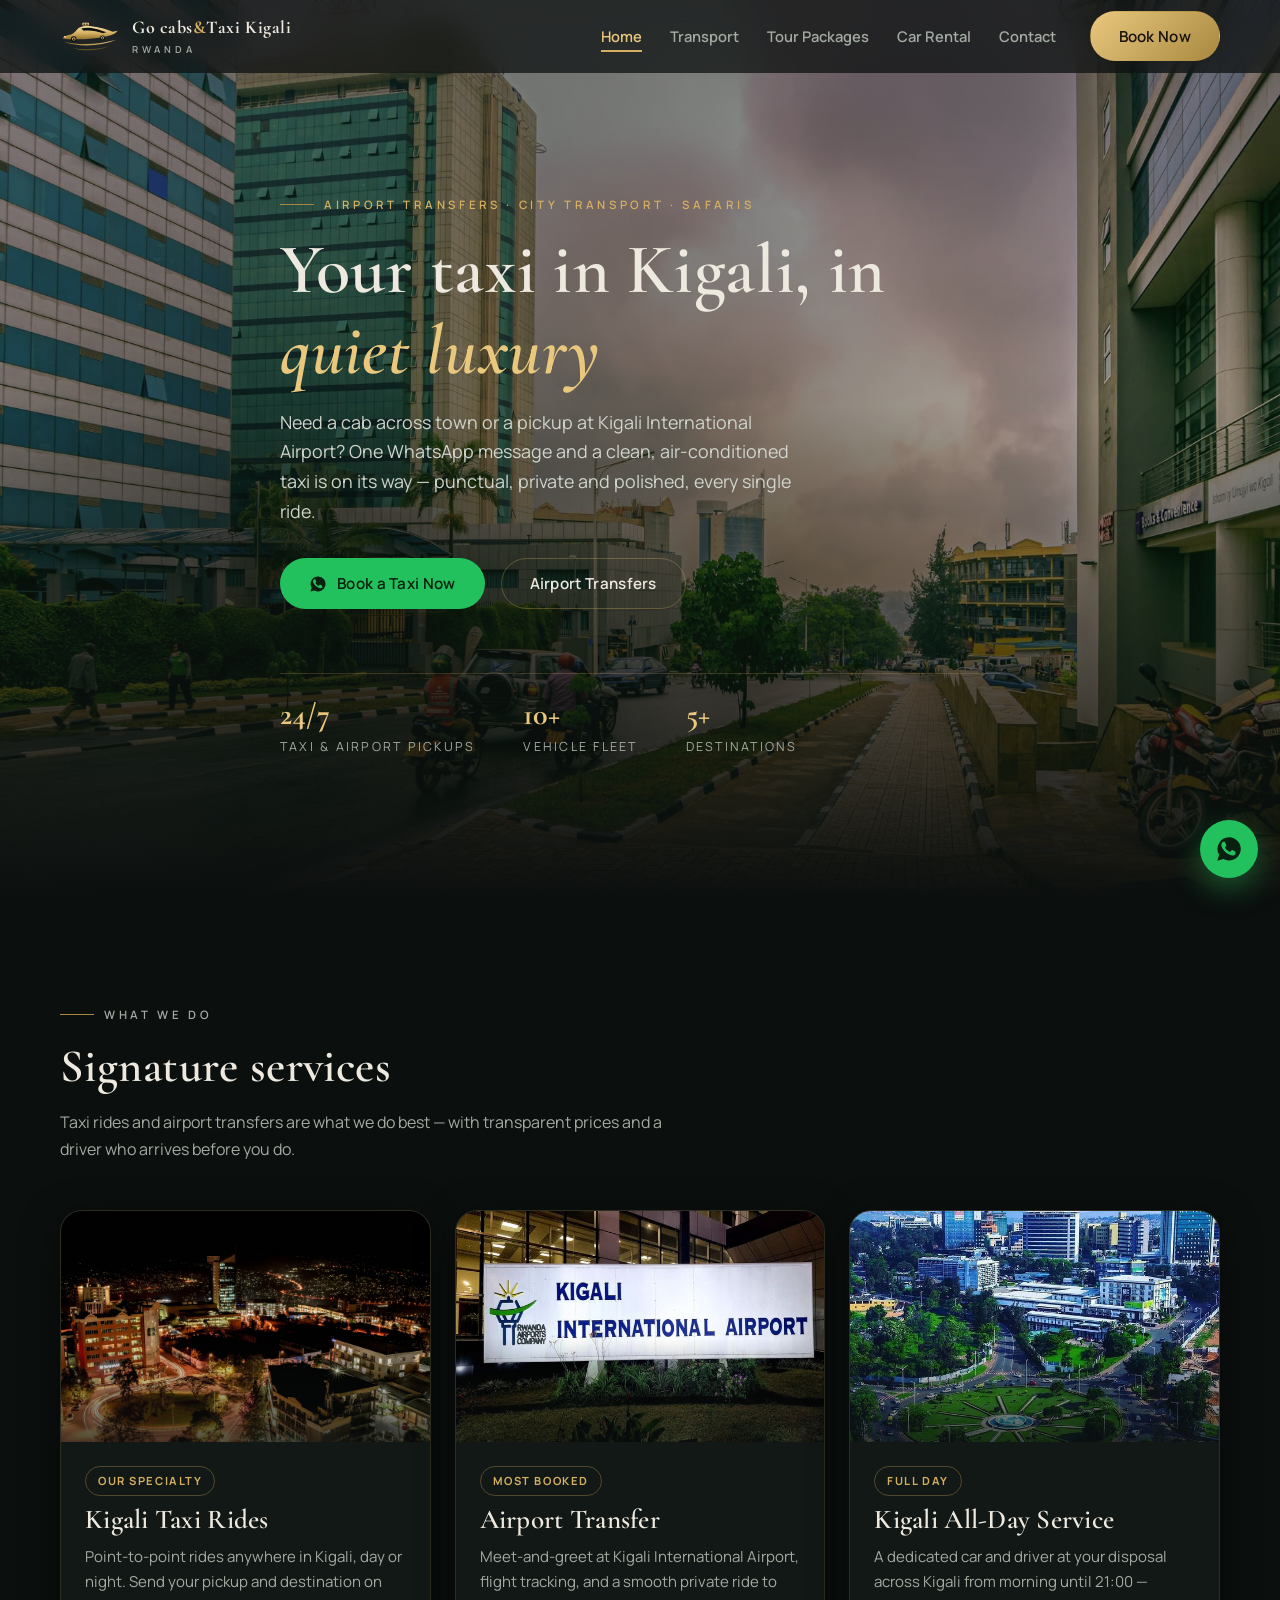
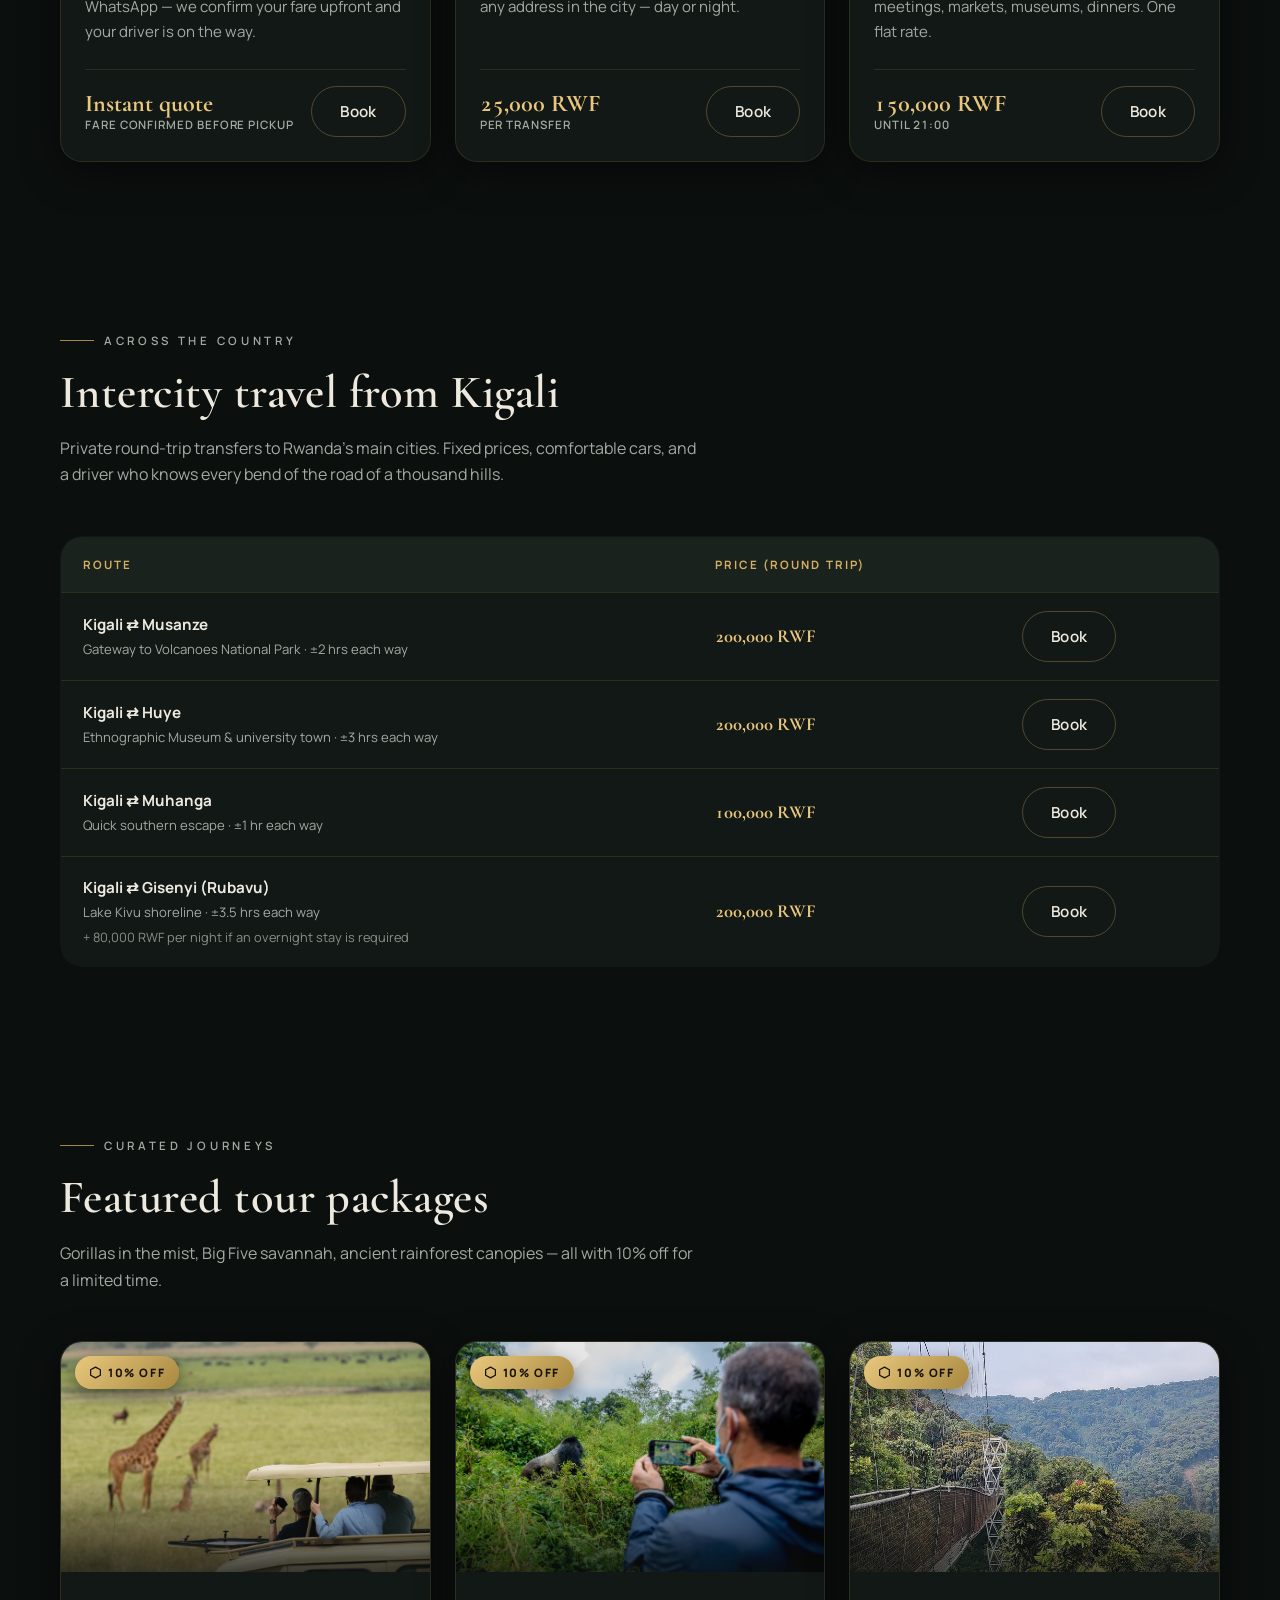
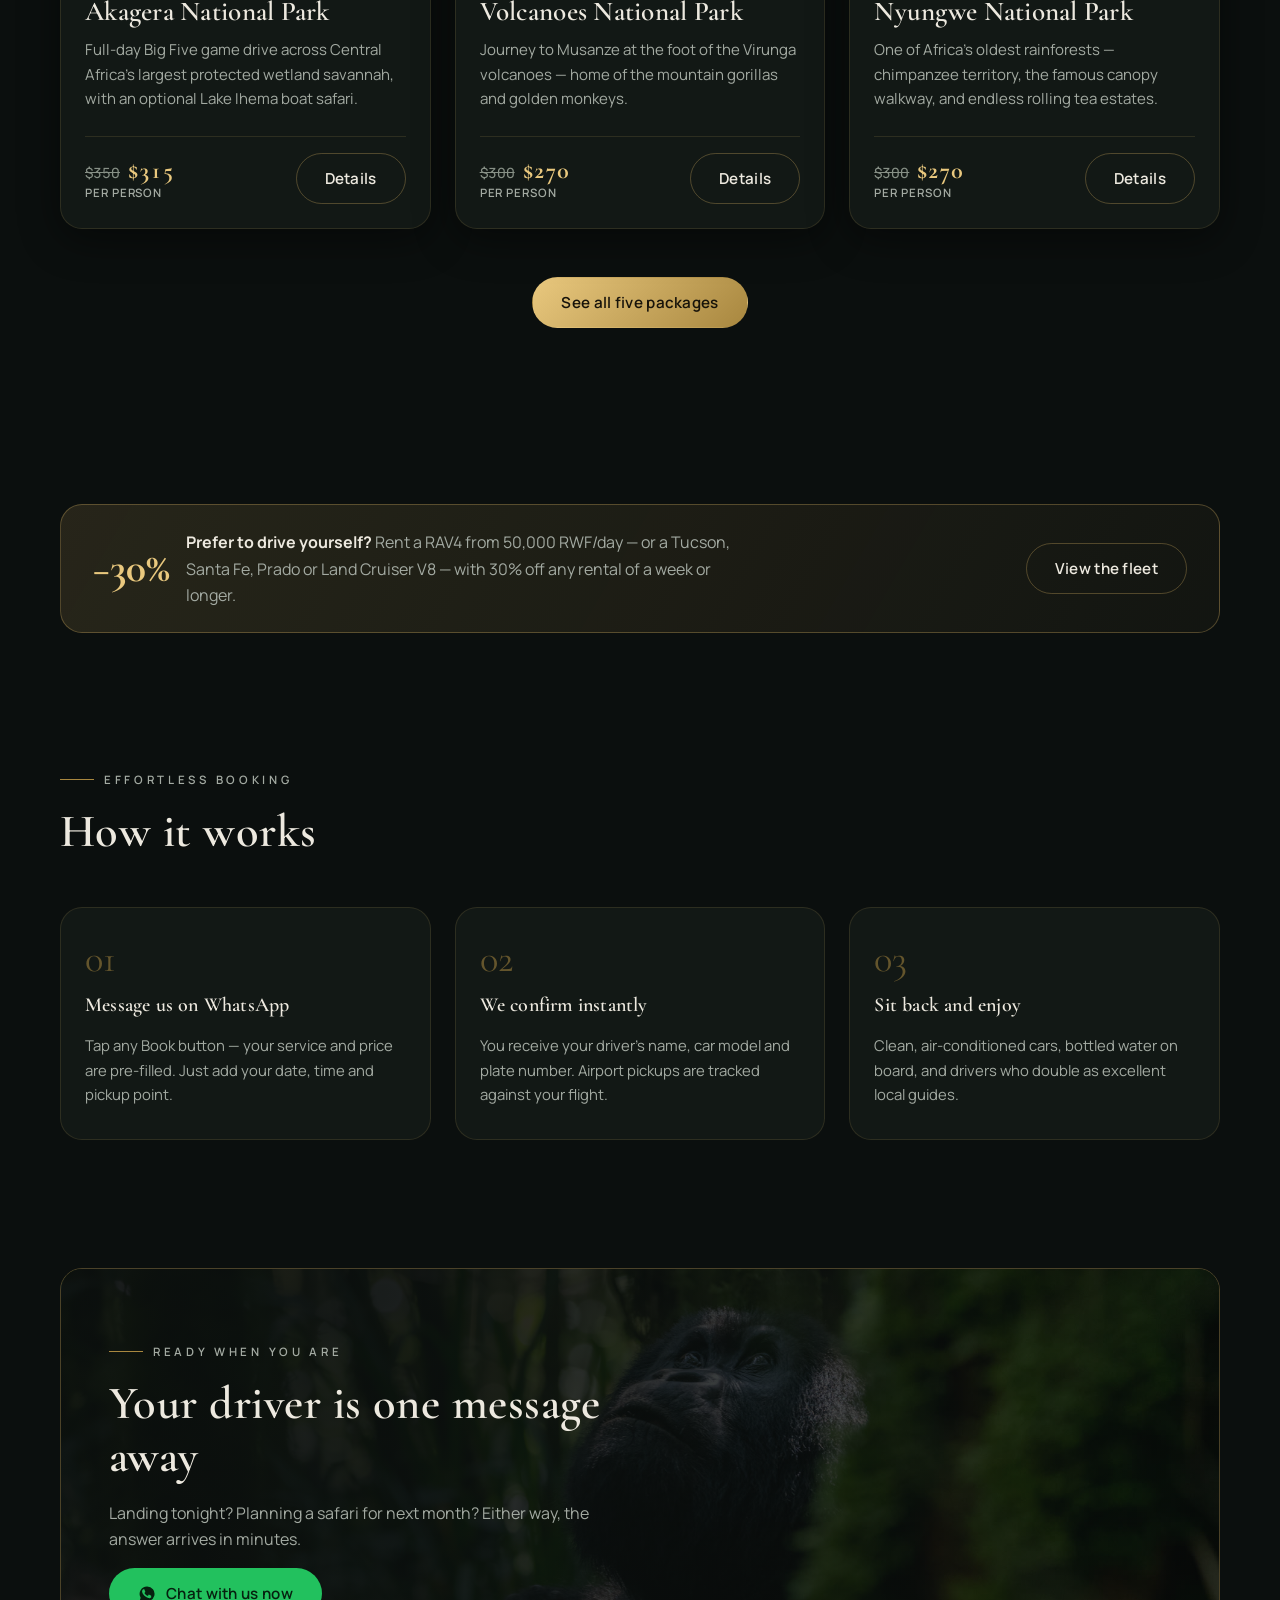
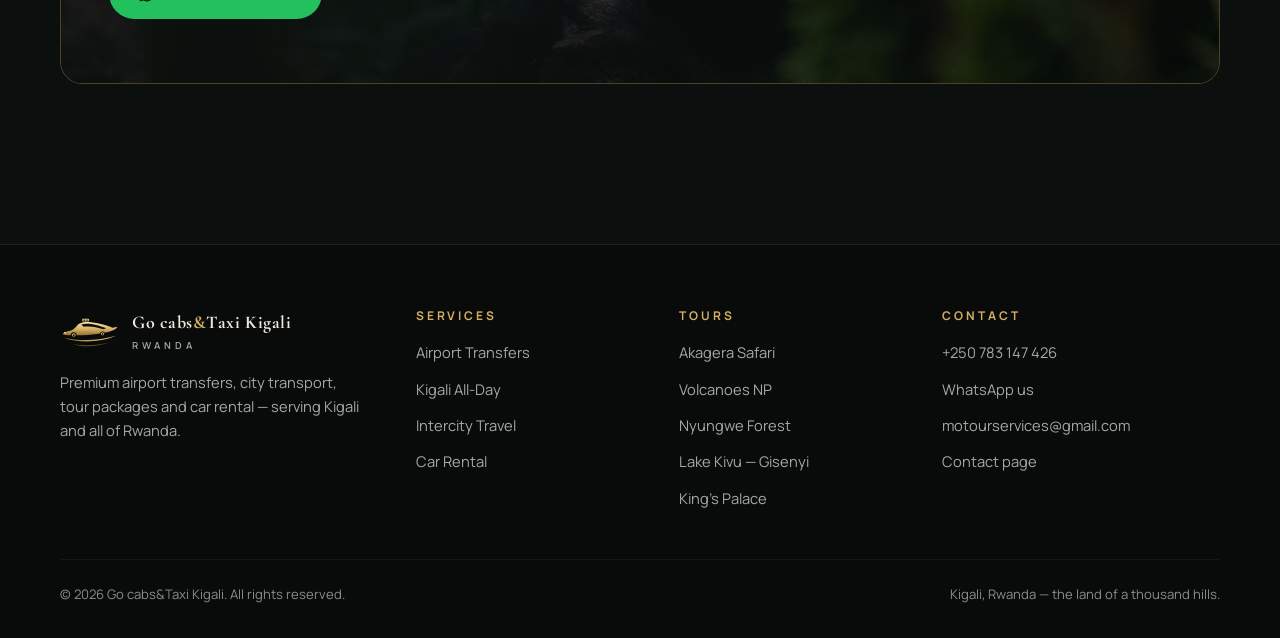
==== index.html @ ba165a9e "Initial commit" ====
<!DOCTYPE html>
<html lang="en">
<head>
  <meta charset="UTF-8" />
  <meta name="viewport" content="width=device-width, initial-scale=1" />
  <title>Kigali Taxi, Airport Transfers & Rwanda Tours | Go cabs&Taxi Kigali</title>
  <meta name="description" content="Book a taxi in Kigali on WhatsApp in seconds. Airport pickups and drop-offs 24/7, city transport, safari tour packages and car rental across Rwanda." />
  <link rel="icon" type="image/svg+xml" href="favicon.svg" />
  <meta name="theme-color" content="#0b0f0e" />
  <meta property="og:type" content="website" />
  <meta property="og:site_name" content="Go cabs&Taxi Kigali" />
  <meta property="og:title" content="Go cabs&Taxi Kigali — Taxi Bookings & Airport Transfers" />
  <meta property="og:description" content="Book a taxi in Kigali on WhatsApp in seconds. Airport pickups 24/7, safari tours and car rental across Rwanda." />
  <meta property="og:image" content="og-image.jpg" />
  <meta name="twitter:card" content="summary_large_image" />
  <link rel="preconnect" href="https://fonts.googleapis.com" />
  <link rel="preconnect" href="https://fonts.gstatic.com" crossorigin />
  <link href="https://fonts.googleapis.com/css2?family=Cormorant+Garamond:ital,wght@0,600;0,700;1,600&family=Manrope:wght@400;500;600;700;800&display=swap" rel="stylesheet" />
  <link rel="stylesheet" href="css/style.css" />
</head>
<body>
  <a class="skip-link" href="#main">Skip to main content</a>

  <header class="nav">
    <div class="container nav-inner">
      <a class="brand" href="index.html" aria-label="Go cabs and Taxi Kigali — home">
        <span class="brand-mark" aria-hidden="true">
          <svg viewBox="0 0 96 48" fill="none"><defs><linearGradient id="gcmG" x1="0" y1="0" x2="0" y2="1"><stop offset="0" stop-color="#f6e3ab"/><stop offset="0.55" stop-color="#d4af61"/><stop offset="1" stop-color="#93712f"/></linearGradient><linearGradient id="gcmW" x1="0" y1="0" x2="1" y2="0"><stop offset="0" stop-color="#93712f"/><stop offset="1" stop-color="#e9c87e"/></linearGradient></defs><rect x="35.5" y="2.6" width="11" height="5" rx="1.6" fill="url(#gcmG)"/><rect x="37.8" y="4" width="2.1" height="2.2" fill="#0b0f0e" opacity="0.85"/><rect x="42.1" y="4" width="2.1" height="2.2" fill="#0b0f0e" opacity="0.85"/><path d="M4 27 C7 24.5 11 22.8 16 22 C20 21.4 24 18 27 14 C30 10 36 8 42 8 C56 8 72 12 84 17 L92 15.5 C90 19 86 21.5 80 23 C60 28.5 30 30 12 29 C8 28.7 5 28 4 27 Z" fill="url(#gcmG)"/><path d="M34 12 C40 10.2 48 10.2 58 12.8 C64 14.4 70 16.4 74 18 L69 19.6 C60 16 48 14.2 38 15.4 C36 14.2 35 13 34 12 Z" fill="#0b0f0e"/><circle cx="22" cy="29" r="4.5" fill="#0b0f0e"/><circle cx="22" cy="29" r="2.2" fill="none" stroke="url(#gcmG)" stroke-width="1.5"/><circle cx="68" cy="27" r="4" fill="#0b0f0e"/><circle cx="68" cy="27" r="1.9" fill="none" stroke="url(#gcmG)" stroke-width="1.4"/><ellipse cx="8" cy="25" rx="1.8" ry="1.2" fill="#f6e3ab"/><path d="M6 33 C30 38.5 62 38 90 30 C64 41 30 42 6 33 Z" fill="url(#gcmW)"/><path d="M20 43.5 C40 46.5 62 45.5 80 40 C60 48 36 48.5 20 43.5 Z" fill="#93712f" opacity="0.65"/></svg>
        </span>
        <span>
          <span class="brand-name">Go cabs<span>&amp;</span>Taxi Kigali</span>
          <span class="brand-tag">Rwanda</span>
        </span>
      </a>
      <button class="nav-toggle" aria-expanded="false" aria-label="Open menu">
        <svg viewBox="0 0 24 24" fill="none" stroke="currentColor" stroke-width="2" stroke-linecap="round"><line x1="4" y1="7" x2="20" y2="7"/><line x1="4" y1="12" x2="20" y2="12"/><line x1="4" y1="17" x2="20" y2="17"/></svg>
      </button>
      <ul class="nav-links">
        <li><a href="index.html" aria-current="page">Home</a></li>
        <li><a href="transport.html">Transport</a></li>
        <li><a href="tours.html">Tour Packages</a></li>
        <li><a href="car-rental.html">Car Rental</a></li>
        <li><a href="contact.html">Contact</a></li>
        <li class="nav-cta">
          <a class="btn btn-gold" href="https://wa.me/250783147426?text=Hello%20Go%20cabs%26Taxi%20Kigali%2C%20I%20would%20like%20to%20make%20a%20booking." target="_blank" rel="noopener">Book Now</a>
        </li>
      </ul>
    </div>
  </header>

  <main id="main">

    <!-- ============ VIDEO HERO ============ -->
    <section class="hero">
      <div class="hero-media" aria-hidden="true">
        <video autoplay muted loop playsinline poster="kigaliphoto.jpg">
          <source src="kigalitown.mp4" type="video/mp4" />
        </video>
        <div class="hero-scrim"></div>
      </div>
      <div class="container hero-content">
        <p class="eyebrow">Airport Transfers · City Transport · Safaris</p>
        <h1>Your taxi in Kigali, in <span>quiet luxury</span></h1>
        <p class="hero-lede">
          Need a cab across town or a pickup at Kigali International Airport? One WhatsApp
          message and a clean, air-conditioned taxi is on its way — punctual, private
          and polished, every single ride.
        </p>
        <div class="hero-actions">
          <a class="btn btn-whatsapp" href="https://wa.me/250783147426?text=Hello%20Go%20cabs%26Taxi%20Kigali%2C%20I%20would%20like%20to%20book%20a%20taxi%20for%20a%20ride%20in%20Kigali.%20Pickup%20location%3A%20___%20Destination%3A%20___%20Time%3A%20___" target="_blank" rel="noopener">
            <svg viewBox="0 0 24 24" fill="currentColor" aria-hidden="true"><path d="M12.04 2a9.9 9.9 0 0 0-8.5 14.9L2 22l5.25-1.5A9.9 9.9 0 1 0 12.04 2Zm5.8 14.1c-.25.7-1.45 1.35-2 1.4-.55.1-1.2.15-1.95-.1-.45-.15-1.05-.35-1.8-.65-3.15-1.35-5.2-4.55-5.35-4.75-.15-.2-1.3-1.7-1.3-3.25s.8-2.3 1.1-2.6c.3-.3.65-.4.85-.4h.6c.2 0 .45-.05.7.55.25.65.9 2.2.95 2.35.1.15.1.35 0 .55-.1.2-.15.35-.3.5l-.45.55c-.15.15-.3.3-.15.6.15.3.75 1.25 1.6 2 1.1 1 2 1.3 2.3 1.45.3.15.5.1.65-.1.2-.2.75-.85.95-1.15.2-.3.4-.25.65-.15.3.1 1.8.85 2.1 1 .3.15.5.25.6.35.05.15.05.7-.15 1.4Z"/></svg>
            Book a Taxi Now
          </a>
          <a class="btn btn-ghost" href="transport.html#airport">Airport Transfers</a>
        </div>
        <div class="hero-stats">
          <div class="hero-stat"><strong>24/7</strong><span>Taxi &amp; airport pickups</span></div>
          <div class="hero-stat"><strong>10+</strong><span>Vehicle fleet</span></div>
          <div class="hero-stat"><strong>5+</strong><span>Destinations</span></div>
        </div>
      </div>
    </section>

    <!-- ============ SIGNATURE SERVICES ============ -->
    <section class="section">
      <div class="container">
        <div class="section-head reveal">
          <p class="eyebrow">What we do</p>
          <h2>Signature services</h2>
          <p>Taxi rides and airport transfers are what we do best — with transparent prices and a driver who arrives before you do.</p>
        </div>
        <div class="grid grid-3">
          <article class="card reveal">
            <div class="card-media">
              <img src="kigaliphoto2.jpg" alt="Kigali city lights at night, seen from above" loading="lazy" />
            </div>
            <div class="card-body">
              <span class="badge">Our specialty</span>
              <h3>Kigali Taxi Rides</h3>
              <p class="desc">Point-to-point rides anywhere in Kigali, day or night. Send your pickup and destination on WhatsApp — we confirm your fare upfront and your driver is on the way.</p>
              <div class="card-foot">
                <div class="price">Instant quote<small>fare confirmed before pickup</small></div>
                <a class="btn btn-ghost route-book" href="https://wa.me/250783147426?text=Hello%20Go%20cabs%26Taxi%20Kigali%2C%20I%20would%20like%20to%20book%20a%20taxi%20for%20a%20ride%20in%20Kigali.%20Pickup%20location%3A%20___%20Destination%3A%20___%20Time%3A%20___" target="_blank" rel="noopener">Book</a>
              </div>
            </div>
          </article>

          <article class="card reveal">
            <div class="card-media">
              <img src="Kigali International Airport.jpg" alt="Kigali International Airport terminal at dusk" loading="lazy" />
            </div>
            <div class="card-body">
              <span class="badge">Most booked</span>
              <h3>Airport Transfer</h3>
              <p class="desc">Meet-and-greet at Kigali International Airport, flight tracking, and a smooth private ride to any address in the city — day or night.</p>
              <div class="card-foot">
                <div class="price">25,000 RWF<small>per transfer</small></div>
                <a class="btn btn-ghost route-book" href="https://wa.me/250783147426?text=Hello%20Go%20cabs%26Taxi%20Kigali%2C%20I%20would%20like%20to%20book%20an%20Airport%20Transfer%20(25%2C000%20RWF).%20My%20flight%20details%20are%3A" target="_blank" rel="noopener">Book</a>
              </div>
            </div>
          </article>

          <article class="card reveal">
            <div class="card-media">
              <img src="kigalialldaytours.jpg" alt="Kigali city boulevard with palm trees" loading="lazy" />
            </div>
            <div class="card-body">
              <span class="badge">Full day</span>
              <h3>Kigali All-Day Service</h3>
              <p class="desc">A dedicated car and driver at your disposal across Kigali from morning until 21:00 — meetings, markets, museums, dinners. One flat rate.</p>
              <div class="card-foot">
                <div class="price">150,000 RWF<small>until 21:00</small></div>
                <a class="btn btn-ghost route-book" href="https://wa.me/250783147426?text=Hello%20Go%20cabs%26Taxi%20Kigali%2C%20I%20would%20like%20to%20book%20the%20Kigali%20All-Day%20Service%20(150%2C000%20RWF).%20Preferred%20date%3A" target="_blank" rel="noopener">Book</a>
              </div>
            </div>
          </article>

        </div>
      </div>
    </section>

    <!-- ============ INTERCITY ROUTES ============ -->
    <section class="section-tight">
      <div class="container">
        <div class="section-head reveal">
          <p class="eyebrow">Across the country</p>
          <h2>Intercity travel from Kigali</h2>
          <p>Private round-trip transfers to Rwanda's main cities. Fixed prices, comfortable cars, and a driver who knows every bend of the road of a thousand hills.</p>
        </div>
        <div class="table-scroll reveal">
          <table class="route-table">
            <thead>
              <tr>
                <th scope="col">Route</th>
                <th scope="col">Price (round trip)</th>
                <th scope="col"></th>
              </tr>
            </thead>
            <tbody>
              <tr>
                <td><span class="route-name">Kigali ⇄ Musanze</span><span class="route-sub">Gateway to Volcanoes National Park · ±2 hrs each way</span></td>
                <td class="route-price">200,000 RWF</td>
                <td><a class="btn btn-ghost route-book" href="https://wa.me/250783147426?text=Hello%20Go%20cabs%26Taxi%20Kigali%2C%20I%20would%20like%20to%20book%20a%20Kigali%20to%20Musanze%20round%20trip%20(200%2C000%20RWF).%20Date%3A" target="_blank" rel="noopener">Book</a></td>
              </tr>
              <tr>
                <td><span class="route-name">Kigali ⇄ Huye</span><span class="route-sub">Ethnographic Museum &amp; university town · ±3 hrs each way</span></td>
                <td class="route-price">200,000 RWF</td>
                <td><a class="btn btn-ghost route-book" href="https://wa.me/250783147426?text=Hello%20Go%20cabs%26Taxi%20Kigali%2C%20I%20would%20like%20to%20book%20a%20Kigali%20to%20Huye%20round%20trip%20(200%2C000%20RWF).%20Date%3A" target="_blank" rel="noopener">Book</a></td>
              </tr>
              <tr>
                <td><span class="route-name">Kigali ⇄ Muhanga</span><span class="route-sub">Quick southern escape · ±1 hr each way</span></td>
                <td class="route-price">100,000 RWF</td>
                <td><a class="btn btn-ghost route-book" href="https://wa.me/250783147426?text=Hello%20Go%20cabs%26Taxi%20Kigali%2C%20I%20would%20like%20to%20book%20a%20Kigali%20to%20Muhanga%20round%20trip%20(100%2C000%20RWF).%20Date%3A" target="_blank" rel="noopener">Book</a></td>
              </tr>
              <tr>
                <td><span class="route-name">Kigali ⇄ Gisenyi (Rubavu)</span><span class="route-sub">Lake Kivu shoreline · ±3.5 hrs each way</span><span class="route-sub note">+ 80,000 RWF per night if an overnight stay is required</span></td>
                <td class="route-price">200,000 RWF</td>
                <td><a class="btn btn-ghost route-book" href="https://wa.me/250783147426?text=Hello%20Go%20cabs%26Taxi%20Kigali%2C%20I%20would%20like%20to%20book%20a%20Kigali%20to%20Gisenyi%20round%20trip%20(200%2C000%20RWF%2C%20%2B80%2C000%20per%20overnight).%20Date%3A" target="_blank" rel="noopener">Book</a></td>
              </tr>
            </tbody>
          </table>
        </div>
      </div>
    </section>

    <!-- ============ FEATURED TOURS ============ -->
    <section class="section">
      <div class="container">
        <div class="section-head reveal">
          <p class="eyebrow">Curated journeys</p>
          <h2>Featured tour packages</h2>
          <p>Gorillas in the mist, Big Five savannah, ancient rainforest canopies — all with 10% off for a limited time.</p>
        </div>
        <div class="grid grid-3">
          <article class="card reveal">
            <span class="sticker"><svg viewBox="0 0 24 24" fill="none" stroke="currentColor" stroke-width="2.4" stroke-linecap="round" stroke-linejoin="round" aria-hidden="true"><path d="M12 2 3 7v10l9 5 9-5V7l-9-5Z"/></svg>10% OFF</span>
            <div class="card-media">
              <img src="akageranp.jpg" alt="Giraffes and savannah plains in Akagera National Park" loading="lazy" />
            </div>
            <div class="card-body">
              <h3>Akagera National Park</h3>
              <p class="desc">Full-day Big Five game drive across Central Africa's largest protected wetland savannah, with an optional Lake Ihema boat safari.</p>
              <div class="card-foot">
                <div class="price"><span class="price-was">$350</span>$315<small>per person</small></div>
                <a class="btn btn-ghost route-book" href="tours.html#akagera">Details</a>
              </div>
            </div>
          </article>

          <article class="card reveal">
            <span class="sticker"><svg viewBox="0 0 24 24" fill="none" stroke="currentColor" stroke-width="2.4" stroke-linecap="round" stroke-linejoin="round" aria-hidden="true"><path d="M12 2 3 7v10l9 5 9-5V7l-9-5Z"/></svg>10% OFF</span>
            <div class="card-media">
              <img src="volcanoesNP.jpg" alt="Volcanoes National Park peaks rising above the clouds" loading="lazy" />
            </div>
            <div class="card-body">
              <h3>Volcanoes National Park</h3>
              <p class="desc">Journey to Musanze at the foot of the Virunga volcanoes — home of the mountain gorillas and golden monkeys.</p>
              <div class="card-foot">
                <div class="price"><span class="price-was">$300</span>$270<small>per person</small></div>
                <a class="btn btn-ghost route-book" href="tours.html#volcanoes">Details</a>
              </div>
            </div>
          </article>

          <article class="card reveal">
            <span class="sticker"><svg viewBox="0 0 24 24" fill="none" stroke="currentColor" stroke-width="2.4" stroke-linecap="round" stroke-linejoin="round" aria-hidden="true"><path d="M12 2 3 7v10l9 5 9-5V7l-9-5Z"/></svg>10% OFF</span>
            <div class="card-media">
              <img src="nyungwenp.jpg" alt="Canopy walkway suspended over Nyungwe rainforest" loading="lazy" />
            </div>
            <div class="card-body">
              <h3>Nyungwe National Park</h3>
              <p class="desc">One of Africa's oldest rainforests — chimpanzee territory, the famous canopy walkway, and endless rolling tea estates.</p>
              <div class="card-foot">
                <div class="price"><span class="price-was">$300</span>$270<small>per person</small></div>
                <a class="btn btn-ghost route-book" href="tours.html#nyungwe">Details</a>
              </div>
            </div>
          </article>
        </div>
        <p style="text-align:center; margin-top: var(--space-6);" class="reveal">
          <a class="btn btn-gold" href="tours.html">See all five packages</a>
        </p>
      </div>
    </section>

    <!-- ============ CAR RENTAL STRIP ============ -->
    <section class="section-tight">
      <div class="container">
        <div class="deal-banner reveal" style="margin-bottom: 0;">
          <span class="deal-pct">−30%</span>
          <p><strong style="color: var(--text);">Prefer to drive yourself?</strong> Rent a RAV4 from 50,000 RWF/day — or a Tucson, Santa Fe, Prado or Land Cruiser V8 — with 30% off any rental of a week or longer.</p>
          <a class="btn btn-ghost route-book" href="car-rental.html" style="margin-left:auto;">View the fleet</a>
        </div>
      </div>
    </section>

    <!-- ============ HOW IT WORKS ============ -->
    <section class="section-tight">
      <div class="container">
        <div class="section-head reveal">
          <p class="eyebrow">Effortless booking</p>
          <h2>How it works</h2>
        </div>
        <div class="steps">
          <div class="step reveal">
            <h3>Message us on WhatsApp</h3>
            <p>Tap any Book button — your service and price are pre-filled. Just add your date, time and pickup point.</p>
          </div>
          <div class="step reveal">
            <h3>We confirm instantly</h3>
            <p>You receive your driver's name, car model and plate number. Airport pickups are tracked against your flight.</p>
          </div>
          <div class="step reveal">
            <h3>Sit back and enjoy</h3>
            <p>Clean, air-conditioned cars, bottled water on board, and drivers who double as excellent local guides.</p>
          </div>
        </div>
      </div>
    </section>

    <!-- ============ CTA BAND ============ -->
    <section class="section-tight">
      <div class="container">
        <div class="cta-band reveal">
          <div class="cta-band-bg" aria-hidden="true">
            <img src="gorillacoverphoto.jpg" alt="" loading="lazy" />
          </div>
          <div class="cta-band-inner">
            <p class="eyebrow">Ready when you are</p>
            <h2>Your driver is one message away</h2>
            <p>Landing tonight? Planning a safari for next month? Either way, the answer arrives in minutes.</p>
            <a class="btn btn-whatsapp" href="https://wa.me/250783147426?text=Hello%20Go%20cabs%26Taxi%20Kigali%2C%20I%20would%20like%20to%20make%20a%20booking." target="_blank" rel="noopener">
              <svg viewBox="0 0 24 24" fill="currentColor" aria-hidden="true"><path d="M12.04 2a9.9 9.9 0 0 0-8.5 14.9L2 22l5.25-1.5A9.9 9.9 0 1 0 12.04 2Zm5.8 14.1c-.25.7-1.45 1.35-2 1.4-.55.1-1.2.15-1.95-.1-.45-.15-1.05-.35-1.8-.65-3.15-1.35-5.2-4.55-5.35-4.75-.15-.2-1.3-1.7-1.3-3.25s.8-2.3 1.1-2.6c.3-.3.65-.4.85-.4h.6c.2 0 .45-.05.7.55.25.65.9 2.2.95 2.35.1.15.1.35 0 .55-.1.2-.15.35-.3.5l-.45.55c-.15.15-.3.3-.15.6.15.3.75 1.25 1.6 2 1.1 1 2 1.3 2.3 1.45.3.15.5.1.65-.1.2-.2.75-.85.95-1.15.2-.3.4-.25.65-.15.3.1 1.8.85 2.1 1 .3.15.5.25.6.35.05.15.05.7-.15 1.4Z"/></svg>
              Chat with us now
            </a>
          </div>
        </div>
      </div>
    </section>
  </main>

  <!-- ============ FOOTER ============ -->
  <footer class="footer">
    <div class="container">
      <div class="footer-grid">
        <div>
          <a class="brand" href="index.html" style="margin-bottom: 16px;">
            <span class="brand-mark" aria-hidden="true">
              <svg viewBox="0 0 96 48" fill="none"><defs><linearGradient id="gcmG" x1="0" y1="0" x2="0" y2="1"><stop offset="0" stop-color="#f6e3ab"/><stop offset="0.55" stop-color="#d4af61"/><stop offset="1" stop-color="#93712f"/></linearGradient><linearGradient id="gcmW" x1="0" y1="0" x2="1" y2="0"><stop offset="0" stop-color="#93712f"/><stop offset="1" stop-color="#e9c87e"/></linearGradient></defs><rect x="35.5" y="2.6" width="11" height="5" rx="1.6" fill="url(#gcmG)"/><rect x="37.8" y="4" width="2.1" height="2.2" fill="#0b0f0e" opacity="0.85"/><rect x="42.1" y="4" width="2.1" height="2.2" fill="#0b0f0e" opacity="0.85"/><path d="M4 27 C7 24.5 11 22.8 16 22 C20 21.4 24 18 27 14 C30 10 36 8 42 8 C56 8 72 12 84 17 L92 15.5 C90 19 86 21.5 80 23 C60 28.5 30 30 12 29 C8 28.7 5 28 4 27 Z" fill="url(#gcmG)"/><path d="M34 12 C40 10.2 48 10.2 58 12.8 C64 14.4 70 16.4 74 18 L69 19.6 C60 16 48 14.2 38 15.4 C36 14.2 35 13 34 12 Z" fill="#0b0f0e"/><circle cx="22" cy="29" r="4.5" fill="#0b0f0e"/><circle cx="22" cy="29" r="2.2" fill="none" stroke="url(#gcmG)" stroke-width="1.5"/><circle cx="68" cy="27" r="4" fill="#0b0f0e"/><circle cx="68" cy="27" r="1.9" fill="none" stroke="url(#gcmG)" stroke-width="1.4"/><ellipse cx="8" cy="25" rx="1.8" ry="1.2" fill="#f6e3ab"/><path d="M6 33 C30 38.5 62 38 90 30 C64 41 30 42 6 33 Z" fill="url(#gcmW)"/><path d="M20 43.5 C40 46.5 62 45.5 80 40 C60 48 36 48.5 20 43.5 Z" fill="#93712f" opacity="0.65"/></svg>
            </span>
            <span>
              <span class="brand-name">Go cabs<span>&amp;</span>Taxi Kigali</span>
              <span class="brand-tag">Rwanda</span>
            </span>
          </a>
          <p class="about">Premium airport transfers, city transport, tour packages and car rental — serving Kigali and all of Rwanda.</p>
        </div>
        <div>
          <h4>Services</h4>
          <ul>
            <li><a href="transport.html">Airport Transfers</a></li>
            <li><a href="transport.html#allday">Kigali All-Day</a></li>
            <li><a href="transport.html#intercity">Intercity Travel</a></li>
            <li><a href="car-rental.html">Car Rental</a></li>
          </ul>
        </div>
        <div>
          <h4>Tours</h4>
          <ul>
            <li><a href="tours.html#akagera">Akagera Safari</a></li>
            <li><a href="tours.html#volcanoes">Volcanoes NP</a></li>
            <li><a href="tours.html#nyungwe">Nyungwe Forest</a></li>
            <li><a href="tours.html#gisenyi">Lake Kivu — Gisenyi</a></li>
            <li><a href="tours.html#palace">King's Palace</a></li>
          </ul>
        </div>
        <div>
          <h4>Contact</h4>
          <ul>
            <li><a href="tel:+250783147426">+250 783 147 426</a></li>
            <li><a href="https://wa.me/250783147426" target="_blank" rel="noopener">WhatsApp us</a></li>
            <li><a href="mailto:motourservices@gmail.com">motourservices@gmail.com</a></li>
            <li><a href="contact.html">Contact page</a></li>
          </ul>
        </div>
      </div>
      <div class="footer-bottom">
        <span>© <span id="year">2026</span> Go cabs&amp;Taxi Kigali. All rights reserved.</span>
        <span>Kigali, Rwanda — the land of a thousand hills.</span>
      </div>
    </div>
  </footer>

  <a class="wa-float" href="https://wa.me/250783147426?text=Hello%20Go%20cabs%26Taxi%20Kigali%2C%20I%20would%20like%20to%20book%20a%20taxi%20for%20a%20ride%20in%20Kigali.%20Pickup%20location%3A%20___%20Destination%3A%20___%20Time%3A%20___" target="_blank" rel="noopener" aria-label="Chat with us on WhatsApp">
    <svg viewBox="0 0 24 24" fill="currentColor" aria-hidden="true"><path d="M12.04 2a9.9 9.9 0 0 0-8.5 14.9L2 22l5.25-1.5A9.9 9.9 0 1 0 12.04 2Zm5.8 14.1c-.25.7-1.45 1.35-2 1.4-.55.1-1.2.15-1.95-.1-.45-.15-1.05-.35-1.8-.65-3.15-1.35-5.2-4.55-5.35-4.75-.15-.2-1.3-1.7-1.3-3.25s.8-2.3 1.1-2.6c.3-.3.65-.4.85-.4h.6c.2 0 .45-.05.7.55.25.65.9 2.2.95 2.35.1.15.1.35 0 .55-.1.2-.15.35-.3.5l-.45.55c-.15.15-.3.3-.15.6.15.3.75 1.25 1.6 2 1.1 1 2 1.3 2.3 1.45.3.15.5.1.65-.1.2-.2.75-.85.95-1.15.2-.3.4-.25.65-.15.3.1 1.8.85 2.1 1 .3.15.5.25.6.35.05.15.05.7-.15 1.4Z"/></svg>
  </a>

  <script src="js/main.js"></script>
</body>
</html>
---- css/style.css ----
/* ============================================================
   GO CABS & TAXI KIGALI — Dark Luxury Design System
   Palette: deep charcoal-green surfaces, champagne gold accents
   Type: Cormorant Garamond (display) + Manrope (body)
   ============================================================ */

:root {
  --bg: #0b0f0e;
  --surface: #121815;
  --surface-2: #1a221e;
  --surface-3: #222b26;
  --line: rgba(212, 175, 97, 0.14);
  --line-strong: rgba(212, 175, 97, 0.32);
  --gold: #d4af61;
  --gold-bright: #e9c87e;
  --gold-deep: #a8873f;
  --text: #ede9df;
  --muted: #a3aaa2;
  --faint: #879086;
  --green-accent: #3e5c4b;
  --danger: #e05252;
  --whatsapp: #22c15e;

  --font-display: "Cormorant Garamond", Georgia, serif;
  --font-body: "Manrope", -apple-system, "Segoe UI", sans-serif;

  --space-1: 4px;
  --space-2: 8px;
  --space-3: 16px;
  --space-4: 24px;
  --space-5: 32px;
  --space-6: 48px;
  --space-7: 64px;
  --space-8: 96px;

  --radius: 14px;
  --radius-lg: 22px;
  --shadow-card: 0 10px 40px rgba(0, 0, 0, 0.45);
  --shadow-lift: 0 18px 60px rgba(0, 0, 0, 0.6);

  --z-nav: 100;
  --z-overlay: 40;
  --z-badge: 10;
}

*,
*::before,
*::after { box-sizing: border-box; }

html {
  scroll-behavior: smooth;
  -webkit-text-size-adjust: 100%;
}

body {
  margin: 0;
  background: var(--bg);
  color: var(--text);
  font-family: var(--font-body);
  font-size: 16px;
  line-height: 1.65;
  -webkit-font-smoothing: antialiased;
}

img, video { max-width: 100%; display: block; }

a { color: var(--gold); text-decoration: none; }
a:focus-visible,
button:focus-visible,
input:focus-visible,
select:focus-visible {
  outline: 2px solid var(--gold-bright);
  outline-offset: 3px;
  border-radius: 4px;
}

h1, h2, h3, h4 {
  font-family: var(--font-display);
  font-weight: 600;
  line-height: 1.15;
  margin: 0 0 var(--space-3);
  letter-spacing: 0.01em;
}

h1 { font-size: clamp(2.4rem, 6vw, 4.4rem); }
h2 { font-size: clamp(1.9rem, 4vw, 2.9rem); }
h3 { font-size: clamp(1.35rem, 2.6vw, 1.7rem); }

p { margin: 0 0 var(--space-3); }

.container {
  width: min(1160px, 100% - 40px);
  margin-inline: auto;
}

/* ---------- Utility ---------- */
.eyebrow {
  display: inline-flex;
  align-items: center;
  gap: 10px;
  text-transform: uppercase;
  letter-spacing: 0.32em;
  font-size: 0.72rem;
  font-weight: 600;
  color: var(--gold);
  margin-bottom: var(--space-3);
}
.eyebrow::before {
  content: "";
  width: 34px;
  height: 1px;
  background: var(--gold-deep);
}

.section { padding: var(--space-8) 0; }
.section-tight { padding: var(--space-7) 0; }

.section-head { max-width: 640px; margin-bottom: var(--space-6); }
.section-head p { color: var(--muted); }
.section-head.center { margin-inline: auto; text-align: center; }
.section-head.center .eyebrow { justify-content: center; }
.section-head.center .eyebrow::before { display: none; }

.muted { color: var(--muted); }
.gold { color: var(--gold); }

/* ---------- Buttons ---------- */
.btn {
  display: inline-flex;
  align-items: center;
  justify-content: center;
  gap: 10px;
  min-height: 48px;
  padding: 12px 28px;
  border-radius: 999px;
  border: 1px solid transparent;
  font-family: var(--font-body);
  font-size: 0.95rem;
  font-weight: 600;
  letter-spacing: 0.02em;
  cursor: pointer;
  transition: background-color 0.2s ease, color 0.2s ease, border-color 0.2s ease, box-shadow 0.2s ease, transform 0.2s ease;
}
.btn:active { transform: scale(0.97); }
.btn svg { width: 18px; height: 18px; flex: none; }

.btn-gold {
  background: linear-gradient(135deg, var(--gold-bright), var(--gold-deep));
  color: #17130a;
}
.btn-gold:hover { box-shadow: 0 8px 28px rgba(212, 175, 97, 0.35); }

.btn-ghost {
  background: transparent;
  color: var(--text);
  border-color: var(--line-strong);
}
.btn-ghost:hover { border-color: var(--gold); color: var(--gold-bright); }

.btn-whatsapp {
  background: var(--whatsapp);
  color: #06210f;
}
.btn-whatsapp:hover { box-shadow: 0 8px 28px rgba(34, 193, 94, 0.35); }

/* ---------- Navigation ---------- */
.nav {
  position: fixed;
  inset: 0 0 auto 0;
  z-index: var(--z-nav);
  background: rgba(11, 15, 14, 0.72);
  backdrop-filter: blur(14px);
  -webkit-backdrop-filter: blur(14px);
  border-bottom: 1px solid transparent;
  transition: border-color 0.3s ease, background-color 0.3s ease;
}
.nav.scrolled {
  background: rgba(11, 15, 14, 0.92);
  border-bottom-color: var(--line);
}
.nav-inner {
  display: flex;
  align-items: center;
  justify-content: space-between;
  gap: var(--space-4);
  min-height: 72px;
}
.brand {
  display: flex;
  align-items: center;
  gap: 12px;
  color: var(--text);
}
.brand-mark {
  width: 60px;
  height: 44px;
  flex: none;
  display: grid;
  place-items: center;
  color: var(--gold);
}
.brand-mark svg { width: 60px; height: 30px; }
.brand-name {
  font-family: var(--font-display);
  font-size: 1.12rem;
  font-weight: 700;
  letter-spacing: 0.03em;
  line-height: 1.1;
  white-space: nowrap;
}
.brand-name span { color: var(--gold); }
.brand-tag {
  display: block;
  font-family: var(--font-body);
  font-size: 0.6rem;
  font-weight: 600;
  letter-spacing: 0.42em;
  text-transform: uppercase;
  color: var(--muted);
  margin-top: 2px;
}

.nav-links {
  display: flex;
  align-items: center;
  gap: var(--space-4);
  list-style: none;
  margin: 0;
  padding: 0;
}
.nav-links a {
  position: relative;
  color: var(--muted);
  font-size: 0.92rem;
  font-weight: 600;
  padding: 10px 2px;
  transition: color 0.2s ease;
}
.nav-links a::after {
  content: "";
  position: absolute;
  left: 2px;
  right: 2px;
  bottom: 4px;
  height: 2px;
  background: var(--gold);
  transform: scaleX(0);
  transform-origin: left center;
  transition: transform 0.28s cubic-bezier(0.22, 0.61, 0.36, 1);
}
.nav-links a:hover { color: var(--text); }
.nav-links a:hover::after,
.nav-links a[aria-current="page"]::after { transform: scaleX(1); }
.nav-links a[aria-current="page"] { color: var(--gold-bright); }
.nav-links .nav-cta a::after { display: none; }
.nav-cta { margin-left: var(--space-2); }
.nav-links .nav-cta a,
.nav-links .nav-cta a:hover {
  color: #17130a;
  padding: 12px 28px;
  border-bottom: none;
  font-size: 0.95rem;
}

.nav-toggle {
  display: none;
  background: none;
  border: 1px solid var(--line-strong);
  border-radius: 10px;
  color: var(--text);
  width: 46px;
  height: 46px;
  cursor: pointer;
  align-items: center;
  justify-content: center;
}
.nav-toggle svg { width: 22px; height: 22px; }

@media (max-width: 900px) {
  .nav-toggle { display: inline-flex; }
  .nav-links {
    position: fixed;
    top: 72px;
    left: 0;
    right: 0;
    flex-direction: column;
    align-items: stretch;
    gap: 0;
    background: rgba(11, 15, 14, 0.98);
    border-bottom: 1px solid var(--line);
    padding: var(--space-3) var(--space-4) var(--space-5);
    transform: translateY(-12px);
    opacity: 0;
    pointer-events: none;
    transition: transform 0.25s ease, opacity 0.25s ease;
  }
  .nav-links.open {
    transform: translateY(0);
    opacity: 1;
    pointer-events: auto;
  }
  .nav-links a {
    display: block;
    padding: 14px 4px;
    border-bottom: 1px solid rgba(255, 255, 255, 0.05);
    font-size: 1.05rem;
  }
  .nav-links a::after { display: none; }
  .nav-links a[aria-current="page"] { border-bottom-color: var(--gold); }
  .nav-cta { margin: var(--space-3) 0 0; }
}

/* ---------- Hero (video) ---------- */
.hero {
  position: relative;
  min-height: 100dvh;
  display: flex;
  align-items: center;
  overflow: hidden;
}
.hero-media {
  position: absolute;
  inset: 0;
}
.hero-media video,
.hero-media img {
  width: 100%;
  height: 100%;
  object-fit: cover;
}
.hero-scrim {
  position: absolute;
  inset: 0;
  background:
    linear-gradient(180deg, rgba(11, 15, 14, 0.55) 0%, rgba(11, 15, 14, 0.35) 45%, var(--bg) 100%),
    radial-gradient(70% 90% at 25% 60%, rgba(11, 15, 14, 0.55), transparent 70%);
}
.hero-content {
  position: relative;
  z-index: 2;
  padding: 140px 0 var(--space-8);
  max-width: 720px;
}

/* Hero entrance choreography */
@keyframes hero-rise {
  from { opacity: 0; transform: translateY(26px); }
  to { opacity: 1; transform: none; }
}
.hero-content > * {
  opacity: 0;
  animation: hero-rise 0.85s cubic-bezier(0.22, 0.61, 0.36, 1) forwards;
}
.hero-content > *:nth-child(1) { animation-delay: 0.12s; }
.hero-content > *:nth-child(2) { animation-delay: 0.26s; }
.hero-content > *:nth-child(3) { animation-delay: 0.40s; }
.hero-content > *:nth-child(4) { animation-delay: 0.54s; }
.hero-content > *:nth-child(5) { animation-delay: 0.70s; }
@media (prefers-reduced-motion: reduce) {
  .hero-content > * { animation: none; opacity: 1; }
}
.hero-content h1 span { color: var(--gold-bright); font-style: italic; }
.hero-lede {
  font-size: 1.12rem;
  color: #cfd4cc;
  max-width: 540px;
  margin-bottom: var(--space-5);
}
.hero-actions {
  display: flex;
  flex-wrap: wrap;
  gap: var(--space-3);
}
.hero-stats {
  display: flex;
  flex-wrap: wrap;
  gap: var(--space-6);
  margin-top: var(--space-7);
  padding-top: var(--space-4);
  border-top: 1px solid rgba(212, 175, 97, 0.22);
}
.hero-stat strong {
  display: block;
  font-family: var(--font-display);
  font-size: 1.9rem;
  color: var(--gold-bright);
  line-height: 1.1;
}
.hero-stat span {
  font-size: 0.78rem;
  text-transform: uppercase;
  letter-spacing: 0.18em;
  color: var(--muted);
}

/* ---------- Page hero (inner pages) ---------- */
.page-hero {
  position: relative;
  min-height: 62vh;
  display: flex;
  align-items: flex-end;
  overflow: hidden;
}
.page-hero .hero-content { padding: 160px 0 var(--space-6); }

/* ---------- Cards / grids ---------- */
.grid {
  display: grid;
  gap: var(--space-4);
}
.grid-3 { grid-template-columns: repeat(3, 1fr); }
.grid-2 { grid-template-columns: repeat(2, 1fr); }
@media (max-width: 980px) { .grid-3 { grid-template-columns: repeat(2, 1fr); } }
@media (max-width: 640px) { .grid-3, .grid-2 { grid-template-columns: 1fr; } }

.card {
  position: relative;
  background: var(--surface);
  border: 1px solid var(--line);
  border-radius: var(--radius-lg);
  overflow: hidden;
  box-shadow: var(--shadow-card);
  transition: transform 0.28s ease, border-color 0.28s ease, box-shadow 0.28s ease;
  display: flex;
  flex-direction: column;
}
.card:hover {
  transform: translateY(-6px);
  border-color: var(--line-strong);
  box-shadow: var(--shadow-lift);
}

.card-media {
  position: relative;
  aspect-ratio: 16 / 10;
  overflow: hidden;
}
.card-media img {
  width: 100%;
  height: 100%;
  object-fit: cover;
  transition: transform 0.6s ease;
}
.card:hover .card-media img { transform: scale(1.06); }
.card-media::after {
  content: "";
  position: absolute;
  inset: 0;
  background: linear-gradient(180deg, transparent 55%, rgba(11, 15, 14, 0.72) 100%);
}

.card-body {
  padding: var(--space-4);
  display: flex;
  flex-direction: column;
  gap: var(--space-2);
  flex: 1;
}
.card-body h3 { margin-bottom: 2px; }
.card-body .desc { color: var(--muted); font-size: 0.94rem; flex: 1; }

.card-foot {
  display: flex;
  align-items: center;
  justify-content: space-between;
  gap: var(--space-3);
  padding-top: var(--space-3);
  border-top: 1px solid var(--line);
}

/* ---------- Price display ---------- */
.price {
  font-family: var(--font-display);
  font-size: 1.5rem;
  font-weight: 700;
  color: var(--gold-bright);
  font-variant-numeric: tabular-nums;
  line-height: 1.1;
}
.price small {
  font-family: var(--font-body);
  font-size: 0.72rem;
  font-weight: 600;
  letter-spacing: 0.08em;
  text-transform: uppercase;
  color: var(--muted);
  display: block;
  margin-top: 2px;
}
.price-was {
  font-family: var(--font-body);
  font-size: 0.88rem;
  font-weight: 500;
  color: var(--faint);
  text-decoration: line-through;
  margin-right: 8px;
}

/* ---------- Discount sticker ---------- */
.sticker {
  position: absolute;
  top: 14px;
  left: 14px;
  z-index: var(--z-badge);
  display: inline-flex;
  align-items: center;
  gap: 6px;
  background: linear-gradient(135deg, var(--gold-bright), var(--gold-deep));
  color: #191307;
  font-size: 0.72rem;
  font-weight: 800;
  letter-spacing: 0.14em;
  text-transform: uppercase;
  padding: 7px 14px;
  border-radius: 999px;
  box-shadow: 0 6px 18px rgba(0, 0, 0, 0.45);
}
.sticker svg { width: 13px; height: 13px; }

.badge {
  display: inline-flex;
  align-items: center;
  gap: 6px;
  font-size: 0.7rem;
  font-weight: 700;
  letter-spacing: 0.14em;
  text-transform: uppercase;
  color: var(--gold);
  border: 1px solid var(--line-strong);
  padding: 5px 12px;
  border-radius: 999px;
  width: fit-content;
}

/* ---------- Filter pills ---------- */
.filter-bar {
  display: flex;
  flex-wrap: wrap;
  align-items: center;
  gap: var(--space-2);
  margin-bottom: var(--space-5);
}
.filter-pill {
  background: transparent;
  border: 1px solid var(--line-strong);
  color: var(--muted);
  font-family: var(--font-body);
  font-size: 0.85rem;
  font-weight: 600;
  letter-spacing: 0.04em;
  min-height: 44px;
  padding: 10px 22px;
  border-radius: 999px;
  cursor: pointer;
  transition: color 0.2s ease, background-color 0.2s ease, border-color 0.2s ease;
}
.filter-pill:hover { color: var(--text); border-color: var(--gold); }
.filter-pill[aria-pressed="true"] {
  background: linear-gradient(135deg, var(--gold-bright), var(--gold-deep));
  border-color: transparent;
  color: #17130a;
}
.filter-count {
  margin-left: auto;
  font-size: 0.82rem;
  color: var(--faint);
  letter-spacing: 0.06em;
}
@media (max-width: 640px) {
  .filter-count { width: 100%; margin-left: 0; }
}

/* ---------- Itinerary / detail list ---------- */
.itinerary {
  list-style: none;
  margin: var(--space-2) 0 0;
  padding: 0;
  display: grid;
  gap: 10px;
}
.itinerary li {
  display: flex;
  gap: 12px;
  font-size: 0.9rem;
  color: var(--muted);
}
.itinerary .time {
  flex: none;
  width: 74px;
  font-weight: 700;
  color: var(--gold);
  font-variant-numeric: tabular-nums;
  font-size: 0.82rem;
  letter-spacing: 0.04em;
  padding-top: 1px;
}

.ticks {
  list-style: none;
  margin: 0;
  padding: 0;
  display: grid;
  gap: 10px;
}
.ticks li {
  display: flex;
  gap: 10px;
  align-items: flex-start;
  color: var(--muted);
  font-size: 0.93rem;
}
.ticks svg {
  width: 17px;
  height: 17px;
  flex: none;
  color: var(--gold);
  margin-top: 3px;
}

/* ---------- Route table ---------- */
.route-table {
  width: 100%;
  border-collapse: collapse;
  background: var(--surface);
  border: 1px solid var(--line);
  border-radius: var(--radius-lg);
  overflow: hidden;
}
.route-table th,
.route-table td {
  text-align: left;
  padding: 18px 22px;
  border-bottom: 1px solid var(--line);
  font-size: 0.95rem;
}
.route-table th {
  font-family: var(--font-body);
  font-size: 0.72rem;
  font-weight: 700;
  text-transform: uppercase;
  letter-spacing: 0.18em;
  color: var(--gold);
  background: var(--surface-2);
}
.route-table tr:last-child td { border-bottom: none; }
.route-table td.route-price {
  font-family: var(--font-display);
  font-size: 1.15rem;
  font-weight: 700;
  color: var(--gold-bright);
  white-space: nowrap;
  font-variant-numeric: tabular-nums;
}
.route-table td .note { display: block; font-size: 0.8rem; color: var(--faint); margin-top: 3px; }
.route-name { font-weight: 700; color: var(--text); }
.route-sub { display: block; font-size: 0.82rem; color: var(--muted); margin-top: 2px; }
.route-book { white-space: nowrap; }

.table-scroll { overflow-x: auto; border-radius: var(--radius-lg); }

/* On phones the route table reflows into stacked route cards */
@media (max-width: 720px) {
  .table-scroll { overflow-x: visible; }
  .route-table { display: block; border: none; background: transparent; }
  .route-table thead { display: none; }
  .route-table tbody { display: grid; gap: var(--space-3); }
  .route-table tr {
    display: block;
    background: var(--surface);
    border: 1px solid var(--line);
    border-radius: var(--radius-lg);
    padding: var(--space-4);
    box-shadow: var(--shadow-card);
  }
  .route-table td {
    display: block;
    border: none;
    padding: 0;
  }
  .route-table td.route-price {
    font-size: 1.45rem;
    padding: 10px 0 12px;
  }
  .route-table td:last-child { padding-top: 2px; }
  .route-table .route-book { width: 100%; }
}

/* ---------- Split feature ---------- */
.split {
  display: grid;
  grid-template-columns: 1.05fr 1fr;
  gap: var(--space-6);
  align-items: center;
}
.split.reverse { grid-template-columns: 1fr 1.05fr; }
.split-media {
  position: relative;
  border-radius: var(--radius-lg);
  overflow: hidden;
  border: 1px solid var(--line);
  box-shadow: var(--shadow-card);
  aspect-ratio: 4 / 3;
}
.split-media img { width: 100%; height: 100%; object-fit: cover; }
@media (max-width: 860px) {
  .split, .split.reverse { grid-template-columns: 1fr; }
}

/* ---------- Rental cards ---------- */
.rate-line {
  display: flex;
  align-items: baseline;
  gap: 10px;
  flex-wrap: wrap;
}
.rate-week {
  font-size: 0.82rem;
  color: var(--whatsapp);
  font-weight: 700;
}

.deal-banner {
  display: flex;
  flex-wrap: wrap;
  align-items: center;
  gap: var(--space-3);
  background: linear-gradient(120deg, rgba(212, 175, 97, 0.14), rgba(212, 175, 97, 0.04));
  border: 1px solid var(--line-strong);
  border-radius: var(--radius-lg);
  padding: var(--space-4) var(--space-5);
  margin-bottom: var(--space-6);
}
.deal-banner .deal-pct {
  font-family: var(--font-display);
  font-size: 2.6rem;
  font-weight: 700;
  color: var(--gold-bright);
  line-height: 1;
}
.deal-banner p { margin: 0; color: var(--muted); max-width: 560px; }

/* ---------- Steps ---------- */
.steps {
  display: grid;
  grid-template-columns: repeat(3, 1fr);
  gap: var(--space-4);
  counter-reset: step;
}
.step {
  background: var(--surface);
  border: 1px solid var(--line);
  border-radius: var(--radius-lg);
  padding: var(--space-5) var(--space-4);
  position: relative;
}
.step::before {
  counter-increment: step;
  content: "0" counter(step);
  font-family: var(--font-display);
  font-size: 2.4rem;
  color: var(--gold-deep);
  opacity: 0.55;
  line-height: 1;
  display: block;
  margin-bottom: var(--space-3);
}
.step h3 { font-size: 1.25rem; }
.step p { color: var(--muted); font-size: 0.93rem; margin: 0; }
@media (max-width: 860px) { .steps { grid-template-columns: 1fr; } }

/* ---------- CTA band ---------- */
.cta-band {
  position: relative;
  border-radius: var(--radius-lg);
  overflow: hidden;
  border: 1px solid var(--line-strong);
}
.cta-band-bg {
  position: absolute;
  inset: 0;
}
.cta-band-bg img { width: 100%; height: 100%; object-fit: cover; }
.cta-band-bg::after {
  content: "";
  position: absolute;
  inset: 0;
  background: linear-gradient(100deg, rgba(11, 15, 14, 0.93) 30%, rgba(11, 15, 14, 0.55));
}
.cta-band-inner {
  position: relative;
  z-index: 2;
  padding: var(--space-7) var(--space-6);
  max-width: 620px;
}
.cta-band-inner p { color: var(--muted); }
@media (max-width: 640px) { .cta-band-inner { padding: var(--space-6) var(--space-4); } }

/* ---------- Contact ---------- */
.contact-grid {
  display: grid;
  grid-template-columns: 1.1fr 0.9fr;
  gap: var(--space-6);
  align-items: start;
}
@media (max-width: 860px) { .contact-grid { grid-template-columns: 1fr; } }

.contact-card {
  background: var(--surface);
  border: 1px solid var(--line);
  border-radius: var(--radius-lg);
  padding: var(--space-5);
}
.contact-row {
  display: flex;
  gap: var(--space-3);
  align-items: flex-start;
  padding: var(--space-3) 0;
  border-bottom: 1px solid var(--line);
}
.contact-row:last-child { border-bottom: none; }
.contact-row .ico {
  flex: none;
  width: 44px;
  height: 44px;
  border-radius: 50%;
  border: 1px solid var(--line-strong);
  display: grid;
  place-items: center;
  color: var(--gold);
}
.contact-row .ico svg { width: 19px; height: 19px; }
.contact-row strong { display: block; font-size: 0.95rem; }
.contact-row a, .contact-row span.val { color: var(--muted); font-size: 0.92rem; }
.contact-row a:hover { color: var(--gold-bright); }

/* FAQ */
.faq details {
  background: var(--surface);
  border: 1px solid var(--line);
  border-radius: var(--radius);
  margin-bottom: var(--space-2);
  overflow: hidden;
}
.faq summary {
  cursor: pointer;
  list-style: none;
  padding: 18px 22px;
  font-weight: 700;
  font-size: 0.97rem;
  display: flex;
  justify-content: space-between;
  align-items: center;
  gap: var(--space-3);
  min-height: 44px;
}
.faq summary::-webkit-details-marker { display: none; }
.faq summary::after {
  content: "+";
  font-family: var(--font-display);
  font-size: 1.4rem;
  color: var(--gold);
  transition: transform 0.25s ease;
}
.faq details[open] summary::after { transform: rotate(45deg); }
.faq .faq-body { padding: 0 22px 18px; color: var(--muted); font-size: 0.93rem; }

/* ---------- Footer ---------- */
.footer {
  border-top: 1px solid var(--line);
  background: #080b0a;
  padding: var(--space-7) 0 var(--space-5);
  margin-top: var(--space-8);
}
.footer-grid {
  display: grid;
  grid-template-columns: 1.4fr 1fr 1fr 1.2fr;
  gap: var(--space-5);
}
.footer h4 {
  font-family: var(--font-body);
  font-size: 0.75rem;
  font-weight: 700;
  text-transform: uppercase;
  letter-spacing: 0.24em;
  color: var(--gold);
  margin-bottom: var(--space-3);
}
.footer ul { list-style: none; margin: 0; padding: 0; display: grid; gap: 10px; }
.footer ul a { color: var(--muted); font-size: 0.92rem; }
.footer ul a:hover { color: var(--gold-bright); }
.footer .about { color: var(--muted); font-size: 0.92rem; max-width: 300px; }
.footer-bottom {
  margin-top: var(--space-6);
  padding-top: var(--space-4);
  border-top: 1px solid rgba(255, 255, 255, 0.05);
  display: flex;
  flex-wrap: wrap;
  justify-content: space-between;
  gap: var(--space-3);
  color: var(--faint);
  font-size: 0.82rem;
}
@media (max-width: 860px) { .footer-grid { grid-template-columns: 1fr 1fr; } }
@media (max-width: 560px) { .footer-grid { grid-template-columns: 1fr; } }

/* ---------- Floating WhatsApp ---------- */
.wa-float {
  position: fixed;
  right: 22px;
  bottom: 22px;
  z-index: var(--z-nav);
  width: 58px;
  height: 58px;
  border-radius: 50%;
  background: var(--whatsapp);
  color: #06210f;
  display: grid;
  place-items: center;
  box-shadow: 0 10px 30px rgba(34, 193, 94, 0.4);
  transition: transform 0.2s ease, box-shadow 0.2s ease;
}
.wa-float:hover { transform: scale(1.08); box-shadow: 0 14px 38px rgba(34, 193, 94, 0.55); }
.wa-float svg { width: 28px; height: 28px; }

/* ---------- Scroll reveal ---------- */
.reveal {
  opacity: 0;
  transform: translateY(26px);
  transition: opacity 0.7s ease, transform 0.7s ease;
}
.reveal.in {
  opacity: 1;
  transform: none;
}

@media (prefers-reduced-motion: reduce) {
  html { scroll-behavior: auto; }
  *, *::before, *::after {
    animation-duration: 0.01ms !important;
    transition-duration: 0.01ms !important;
  }
  .reveal { opacity: 1; transform: none; }
}

/* ---------- Skip link ---------- */
.skip-link {
  position: absolute;
  left: -9999px;
  top: 12px;
  z-index: 200;
  background: var(--gold);
  color: #17130a;
  padding: 10px 18px;
  border-radius: 8px;
  font-weight: 700;
}
.skip-link:focus { left: 12px; }
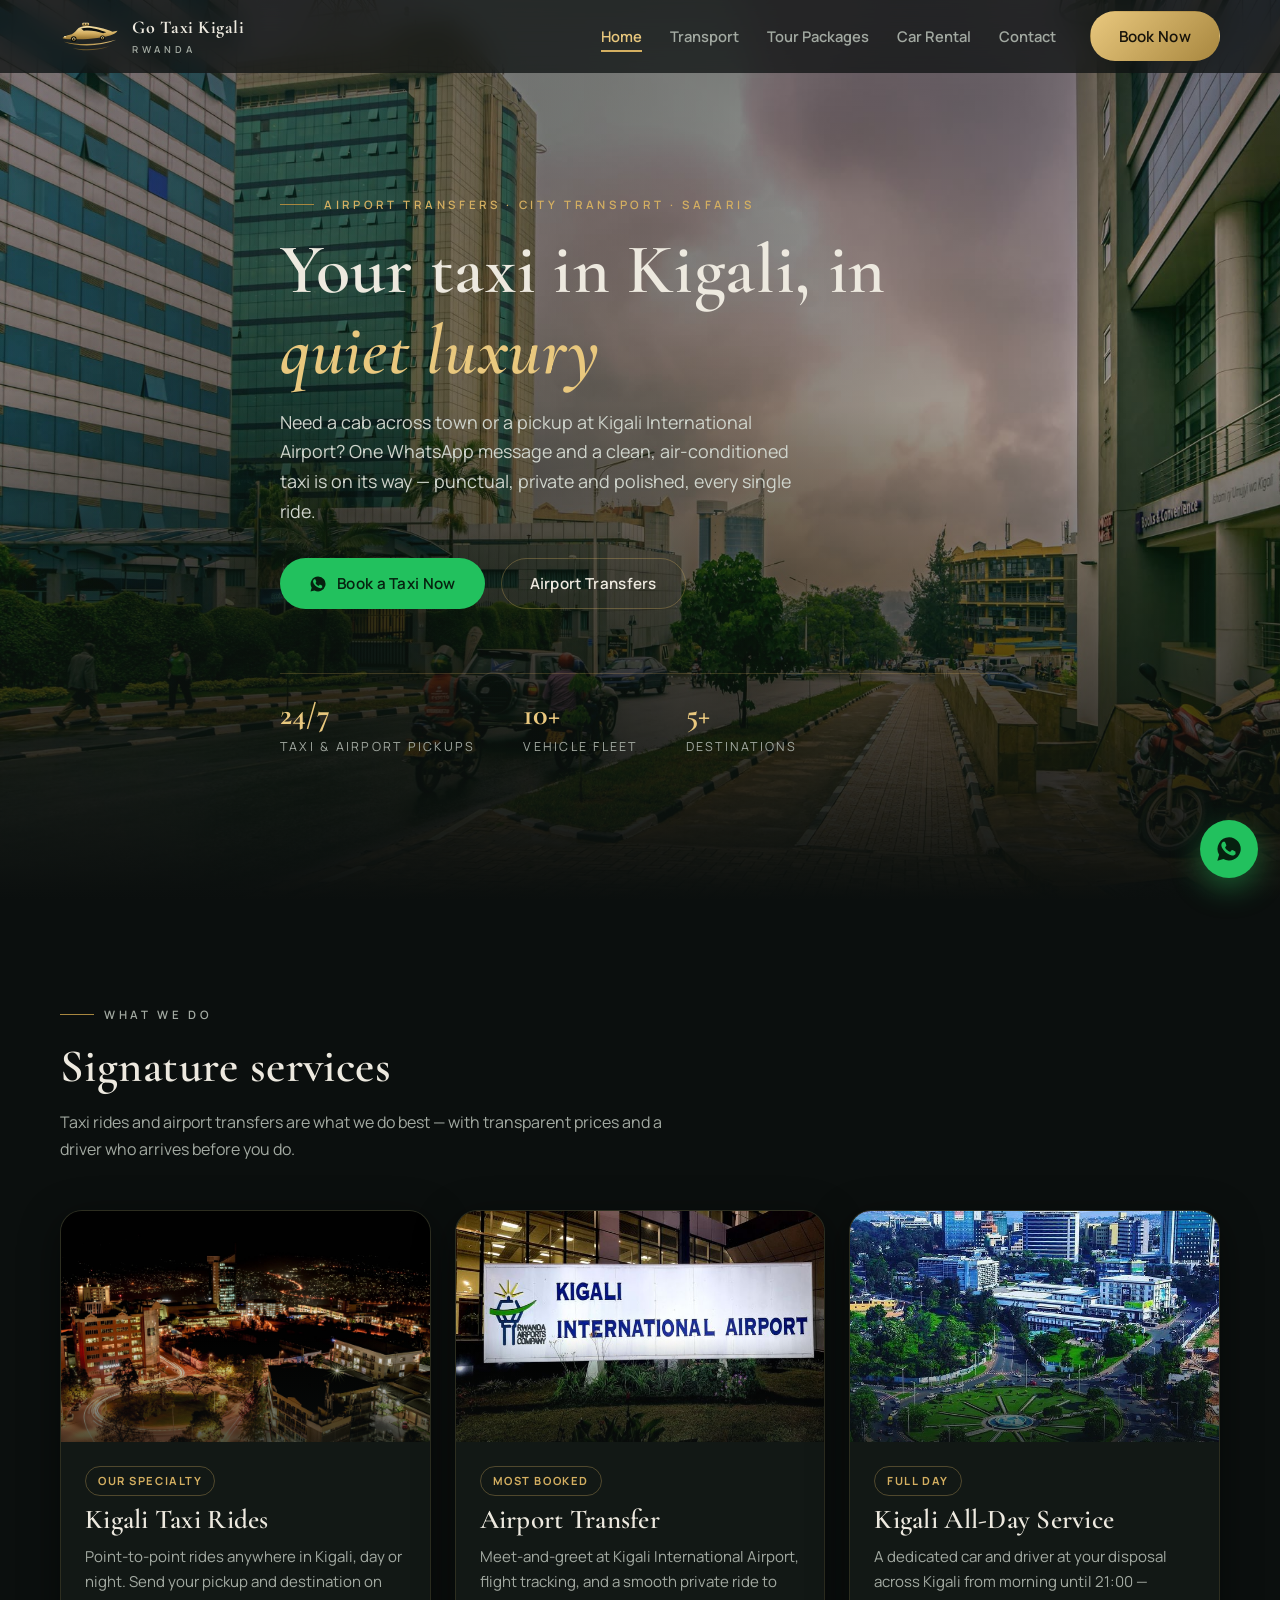
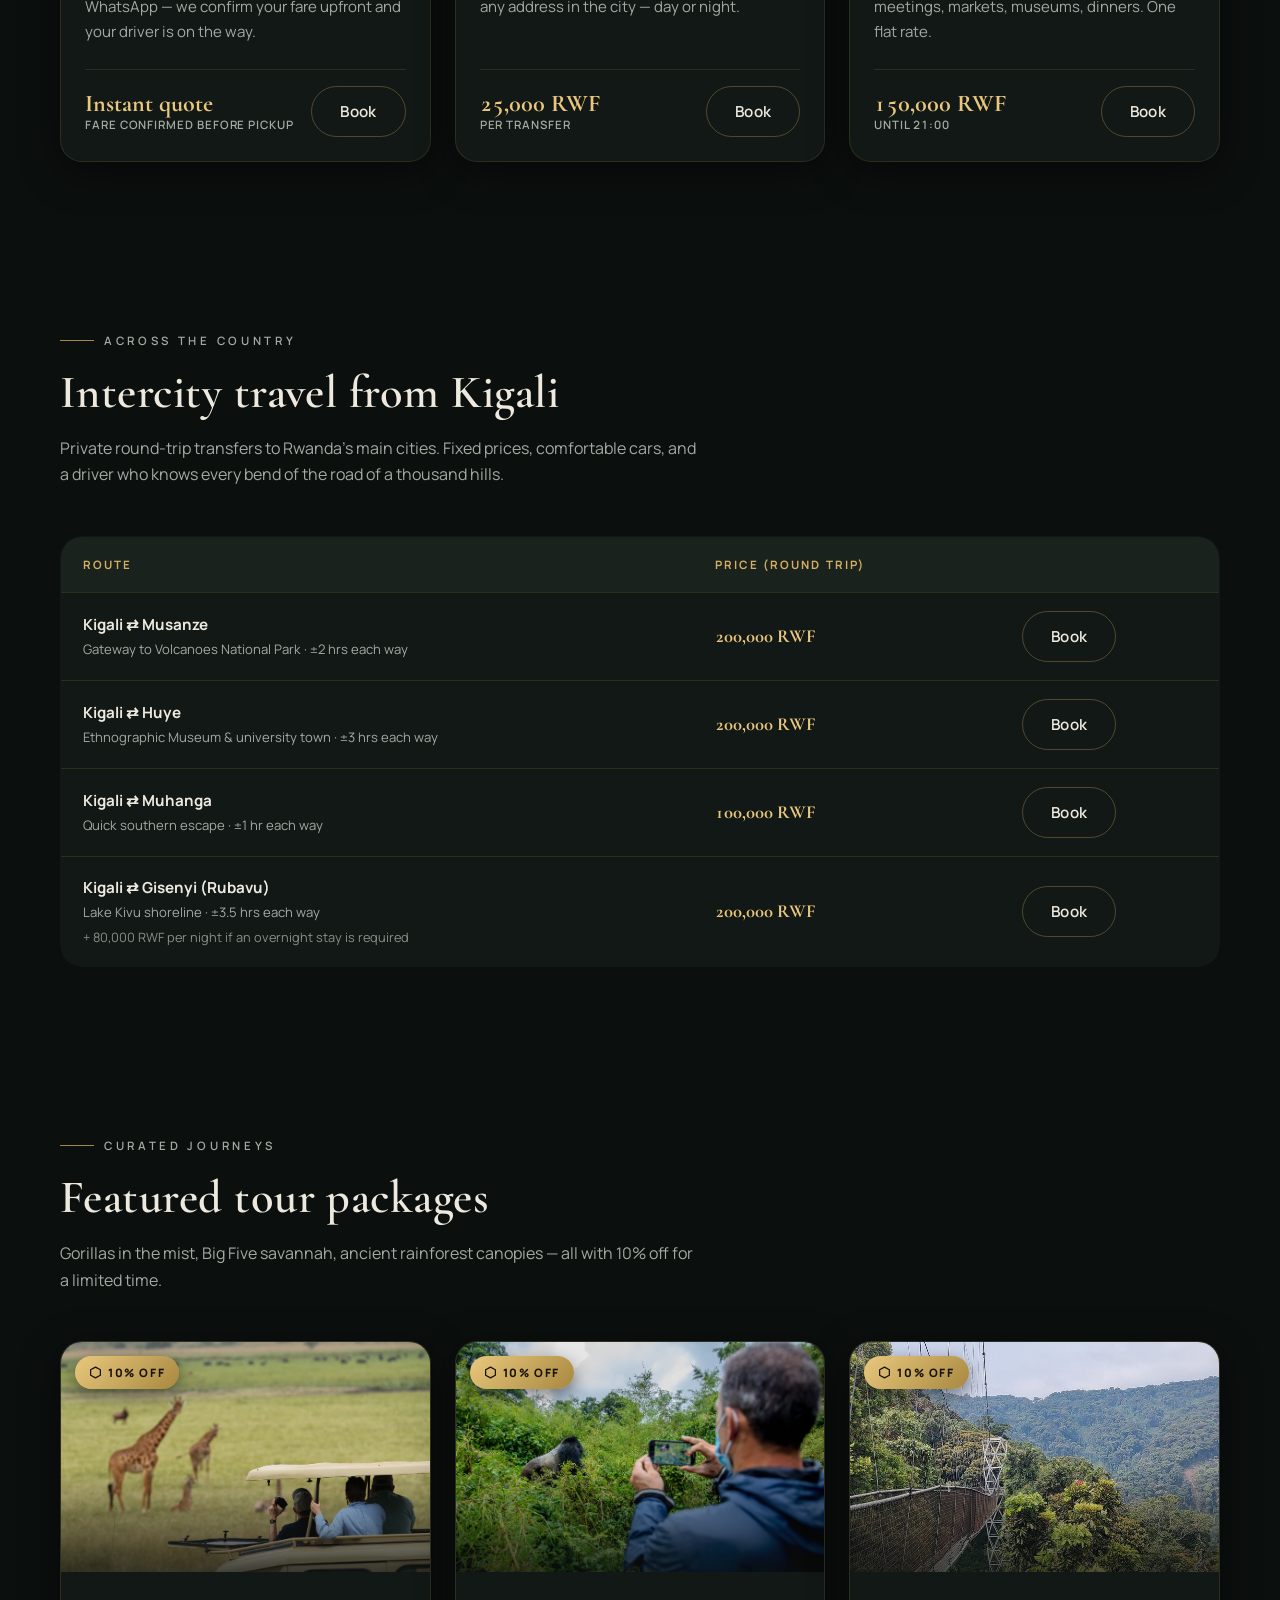
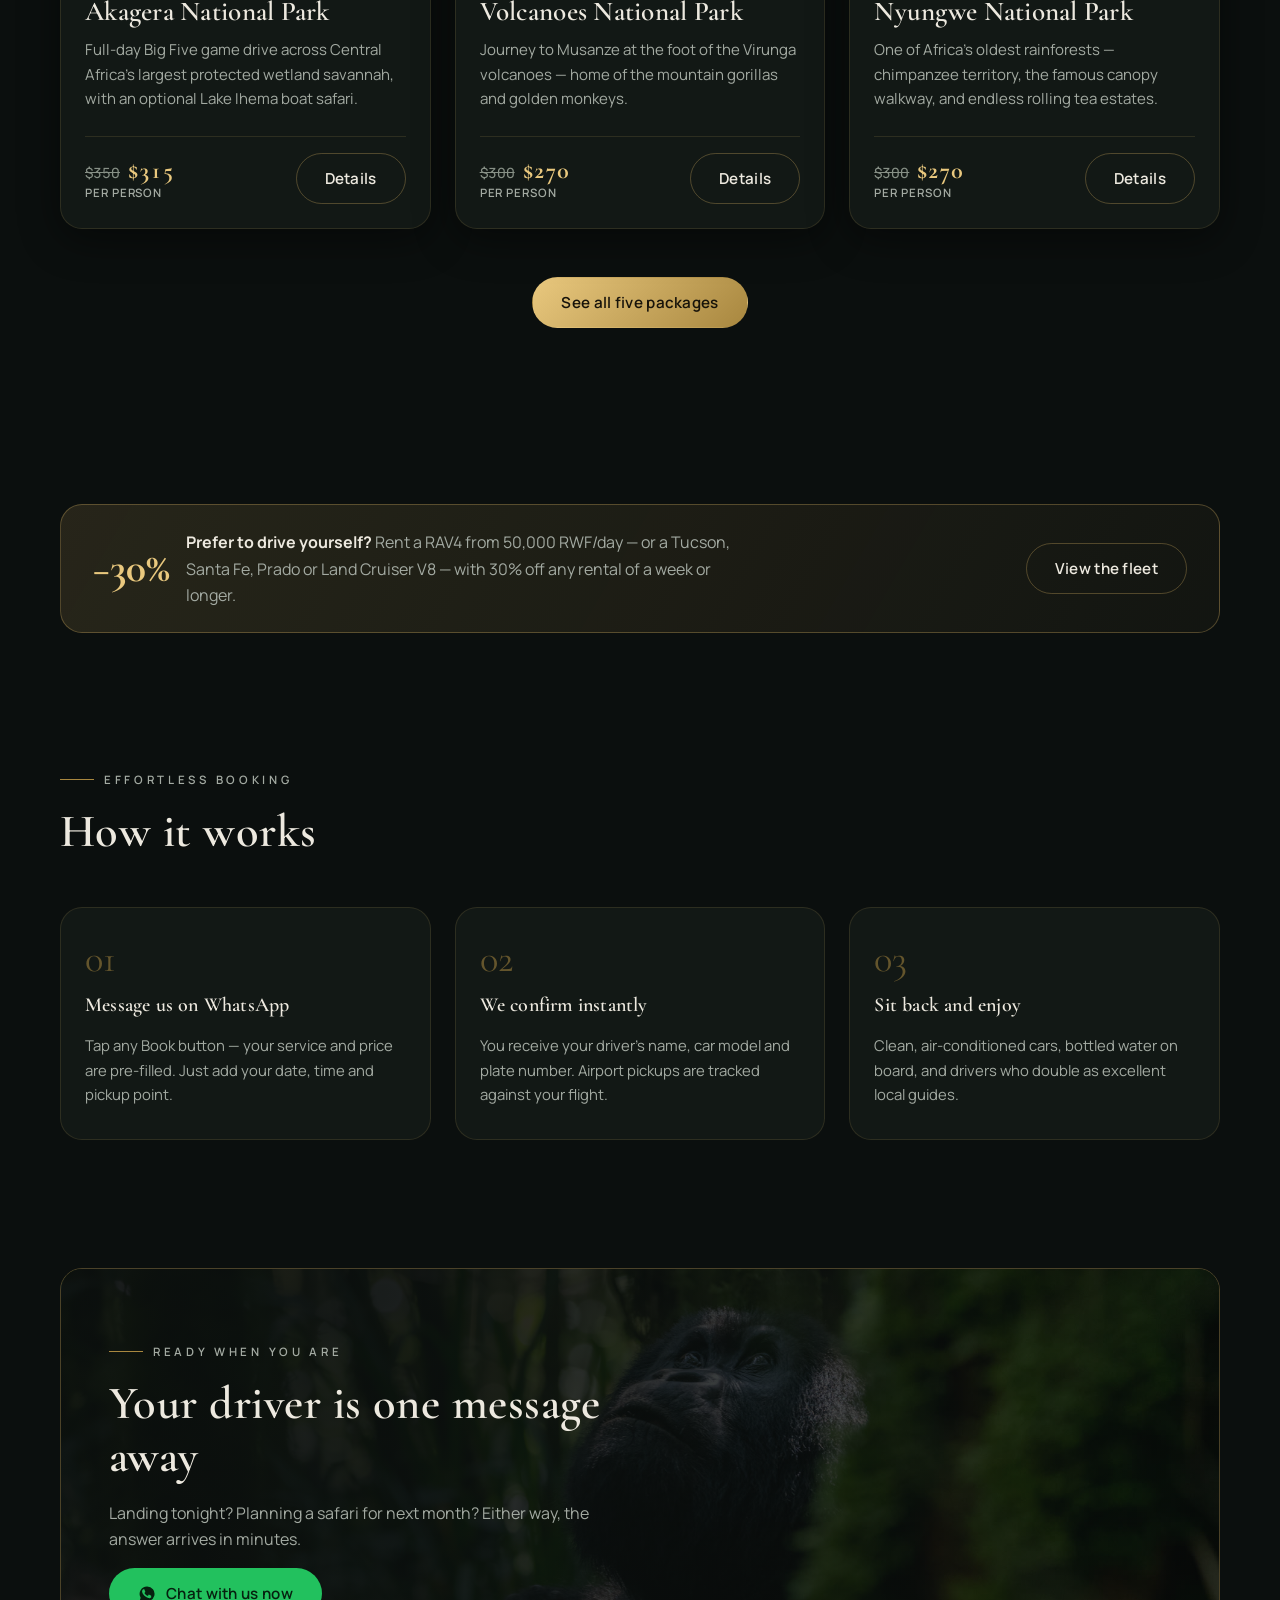
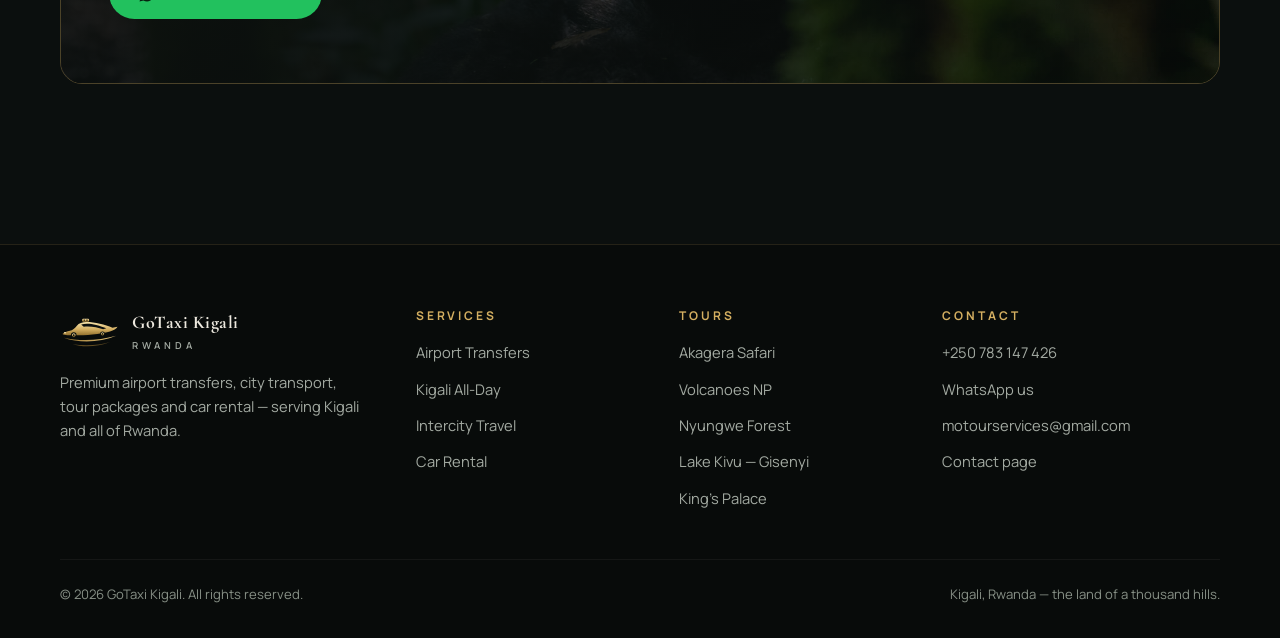
==== commit f01b4c81: "fixed branding and SEO optimization" ====
--- a/index.html
+++ b/index.html
@@ -3,19 +3,32 @@
 <head>
   <meta charset="UTF-8" />
   <meta name="viewport" content="width=device-width, initial-scale=1" />
-  <title>Kigali Taxi, Airport Transfers & Rwanda Tours | Go cabs&Taxi Kigali</title>
-  <meta name="description" content="Book a taxi in Kigali on WhatsApp in seconds. Airport pickups and drop-offs 24/7, city transport, safari tour packages and car rental across Rwanda." />
+
+  <title>GoTaxi Kigali | Airport Transfers & Rwanda Tours</title>
+
+  <meta name="description" content="Book a taxi in Kigali on WhatsApp instantly. 24/7 airport pickups, city rides, tour packages and car rental across Rwanda with GoTaxi Kigali." />
+
   <link rel="icon" type="image/svg+xml" href="favicon.svg" />
   <meta name="theme-color" content="#0b0f0e" />
+
+  <!-- SEO -->
+  <meta name="keywords" content="Kigali taxi, airport transfer Kigali, Rwanda taxi, GoTaxi Kigali, Kigali airport pickup, Rwanda transport service" />
+  <meta name="robots" content="index, follow" />
+  <meta name="author" content="GoTaxi Kigali" />
+  <!-- Open Graph -->
   <meta property="og:type" content="website" />
-  <meta property="og:site_name" content="Go cabs&Taxi Kigali" />
-  <meta property="og:title" content="Go cabs&Taxi Kigali — Taxi Bookings & Airport Transfers" />
-  <meta property="og:description" content="Book a taxi in Kigali on WhatsApp in seconds. Airport pickups 24/7, safari tours and car rental across Rwanda." />
+  <meta property="og:site_name" content="GoTaxi Kigali" />
+  <meta property="og:title" content="GoTaxi Kigali — Taxi & Airport Transfers in Rwanda" />
+  <meta property="og:description" content="Book a taxi in Kigali instantly via WhatsApp. Airport transfers, city rides, and tours across Rwanda." />
   <meta property="og:image" content="og-image.jpg" />
+
+  <!-- Twitter -->
   <meta name="twitter:card" content="summary_large_image" />
+
   <link rel="preconnect" href="https://fonts.googleapis.com" />
   <link rel="preconnect" href="https://fonts.gstatic.com" crossorigin />
   <link href="https://fonts.googleapis.com/css2?family=Cormorant+Garamond:ital,wght@0,600;0,700;1,600&family=Manrope:wght@400;500;600;700;800&display=swap" rel="stylesheet" />
+
   <link rel="stylesheet" href="css/style.css" />
 </head>
 <body>
@@ -23,12 +36,12 @@
 
   <header class="nav">
     <div class="container nav-inner">
-      <a class="brand" href="index.html" aria-label="Go cabs and Taxi Kigali — home">
+      <a class="brand" href="index.html" aria-label="GoTaxi Kigali — home">
         <span class="brand-mark" aria-hidden="true">
           <svg viewBox="0 0 96 48" fill="none"><defs><linearGradient id="gcmG" x1="0" y1="0" x2="0" y2="1"><stop offset="0" stop-color="#f6e3ab"/><stop offset="0.55" stop-color="#d4af61"/><stop offset="1" stop-color="#93712f"/></linearGradient><linearGradient id="gcmW" x1="0" y1="0" x2="1" y2="0"><stop offset="0" stop-color="#93712f"/><stop offset="1" stop-color="#e9c87e"/></linearGradient></defs><rect x="35.5" y="2.6" width="11" height="5" rx="1.6" fill="url(#gcmG)"/><rect x="37.8" y="4" width="2.1" height="2.2" fill="#0b0f0e" opacity="0.85"/><rect x="42.1" y="4" width="2.1" height="2.2" fill="#0b0f0e" opacity="0.85"/><path d="M4 27 C7 24.5 11 22.8 16 22 C20 21.4 24 18 27 14 C30 10 36 8 42 8 C56 8 72 12 84 17 L92 15.5 C90 19 86 21.5 80 23 C60 28.5 30 30 12 29 C8 28.7 5 28 4 27 Z" fill="url(#gcmG)"/><path d="M34 12 C40 10.2 48 10.2 58 12.8 C64 14.4 70 16.4 74 18 L69 19.6 C60 16 48 14.2 38 15.4 C36 14.2 35 13 34 12 Z" fill="#0b0f0e"/><circle cx="22" cy="29" r="4.5" fill="#0b0f0e"/><circle cx="22" cy="29" r="2.2" fill="none" stroke="url(#gcmG)" stroke-width="1.5"/><circle cx="68" cy="27" r="4" fill="#0b0f0e"/><circle cx="68" cy="27" r="1.9" fill="none" stroke="url(#gcmG)" stroke-width="1.4"/><ellipse cx="8" cy="25" rx="1.8" ry="1.2" fill="#f6e3ab"/><path d="M6 33 C30 38.5 62 38 90 30 C64 41 30 42 6 33 Z" fill="url(#gcmW)"/><path d="M20 43.5 C40 46.5 62 45.5 80 40 C60 48 36 48.5 20 43.5 Z" fill="#93712f" opacity="0.65"/></svg>
         </span>
         <span>
-          <span class="brand-name">Go cabs<span>&amp;</span>Taxi Kigali</span>
+          <span class="brand-name">Go Taxi Kigali</span>
           <span class="brand-tag">Rwanda</span>
         </span>
       </a>
@@ -309,7 +322,7 @@
               <svg viewBox="0 0 96 48" fill="none"><defs><linearGradient id="gcmG" x1="0" y1="0" x2="0" y2="1"><stop offset="0" stop-color="#f6e3ab"/><stop offset="0.55" stop-color="#d4af61"/><stop offset="1" stop-color="#93712f"/></linearGradient><linearGradient id="gcmW" x1="0" y1="0" x2="1" y2="0"><stop offset="0" stop-color="#93712f"/><stop offset="1" stop-color="#e9c87e"/></linearGradient></defs><rect x="35.5" y="2.6" width="11" height="5" rx="1.6" fill="url(#gcmG)"/><rect x="37.8" y="4" width="2.1" height="2.2" fill="#0b0f0e" opacity="0.85"/><rect x="42.1" y="4" width="2.1" height="2.2" fill="#0b0f0e" opacity="0.85"/><path d="M4 27 C7 24.5 11 22.8 16 22 C20 21.4 24 18 27 14 C30 10 36 8 42 8 C56 8 72 12 84 17 L92 15.5 C90 19 86 21.5 80 23 C60 28.5 30 30 12 29 C8 28.7 5 28 4 27 Z" fill="url(#gcmG)"/><path d="M34 12 C40 10.2 48 10.2 58 12.8 C64 14.4 70 16.4 74 18 L69 19.6 C60 16 48 14.2 38 15.4 C36 14.2 35 13 34 12 Z" fill="#0b0f0e"/><circle cx="22" cy="29" r="4.5" fill="#0b0f0e"/><circle cx="22" cy="29" r="2.2" fill="none" stroke="url(#gcmG)" stroke-width="1.5"/><circle cx="68" cy="27" r="4" fill="#0b0f0e"/><circle cx="68" cy="27" r="1.9" fill="none" stroke="url(#gcmG)" stroke-width="1.4"/><ellipse cx="8" cy="25" rx="1.8" ry="1.2" fill="#f6e3ab"/><path d="M6 33 C30 38.5 62 38 90 30 C64 41 30 42 6 33 Z" fill="url(#gcmW)"/><path d="M20 43.5 C40 46.5 62 45.5 80 40 C60 48 36 48.5 20 43.5 Z" fill="#93712f" opacity="0.65"/></svg>
             </span>
             <span>
-              <span class="brand-name">Go cabs<span>&amp;</span>Taxi Kigali</span>
+              <span class="brand-name">GoTaxi Kigali</span>
               <span class="brand-tag">Rwanda</span>
             </span>
           </a>
@@ -345,7 +358,7 @@
         </div>
       </div>
       <div class="footer-bottom">
-        <span>© <span id="year">2026</span> Go cabs&amp;Taxi Kigali. All rights reserved.</span>
+        <span>© <span id="year">2026</span> GoTaxi Kigali. All rights reserved.</span>
         <span>Kigali, Rwanda — the land of a thousand hills.</span>
       </div>
     </div>
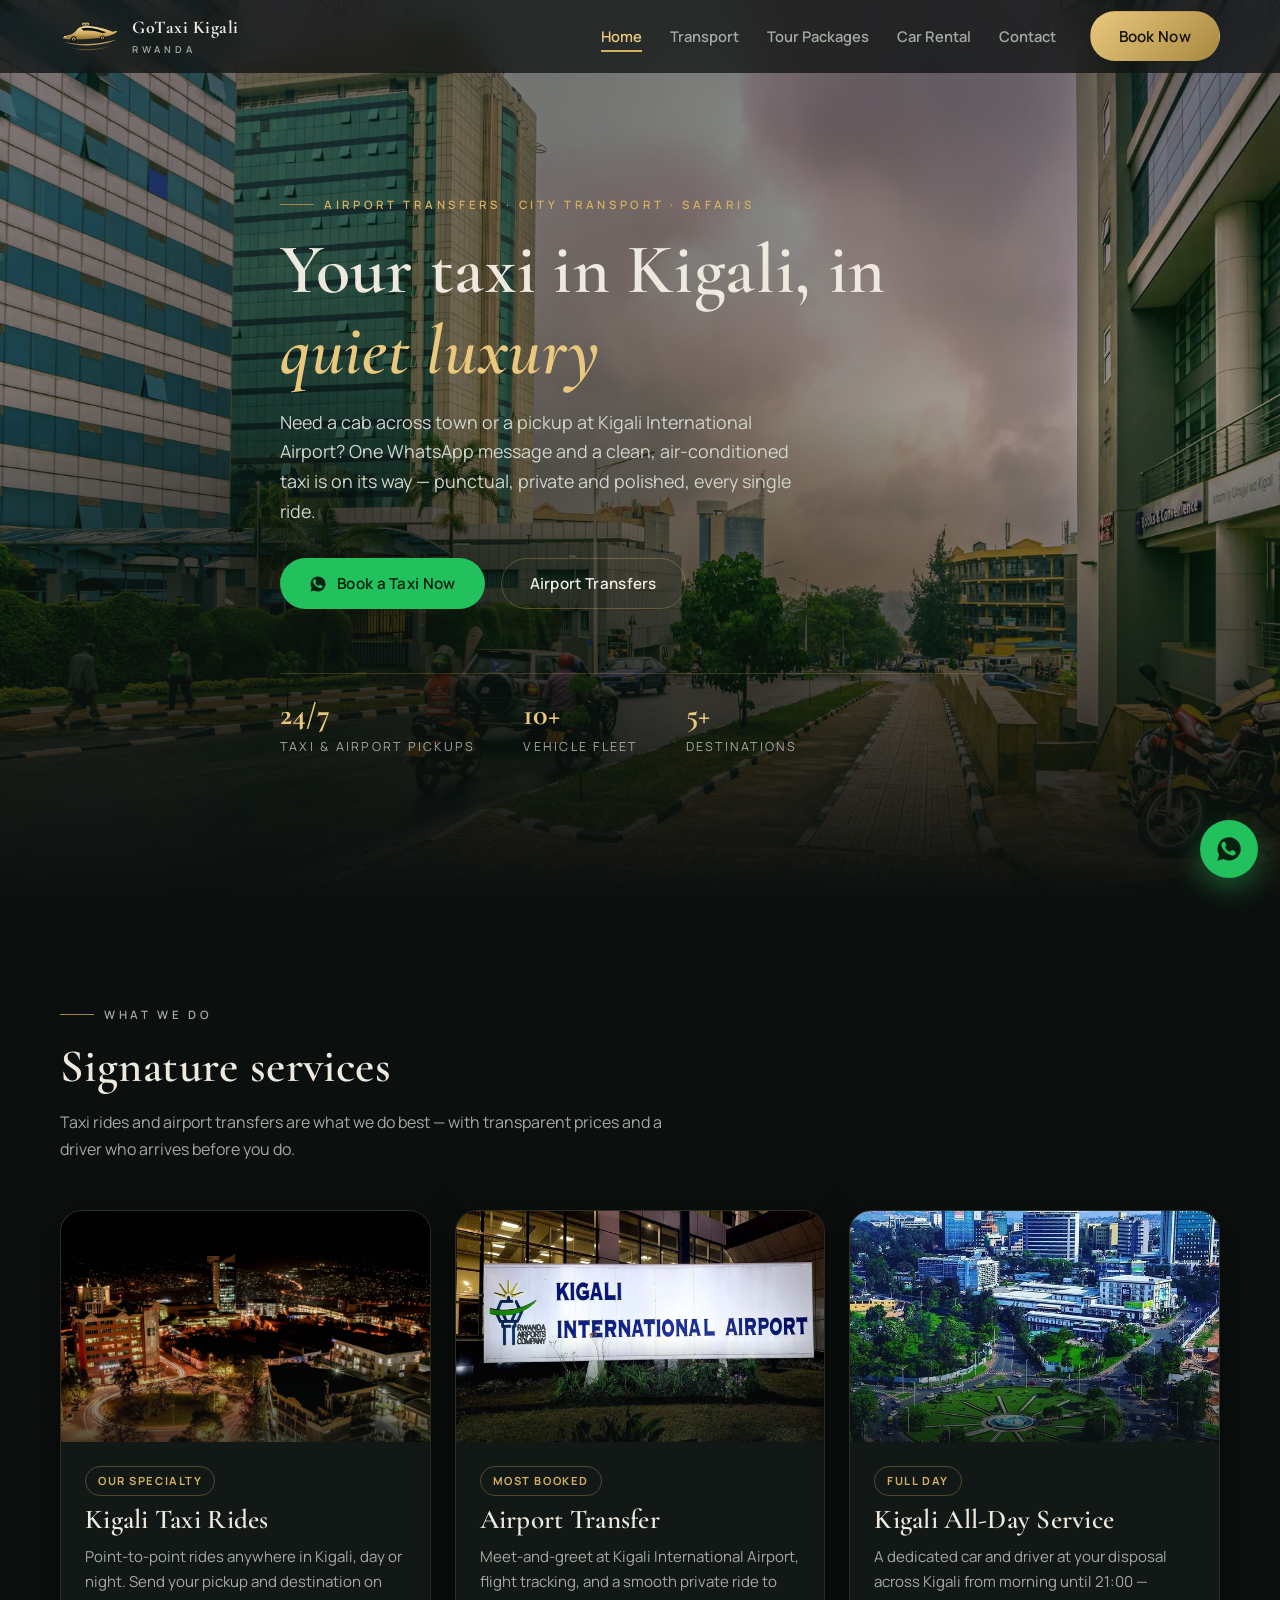
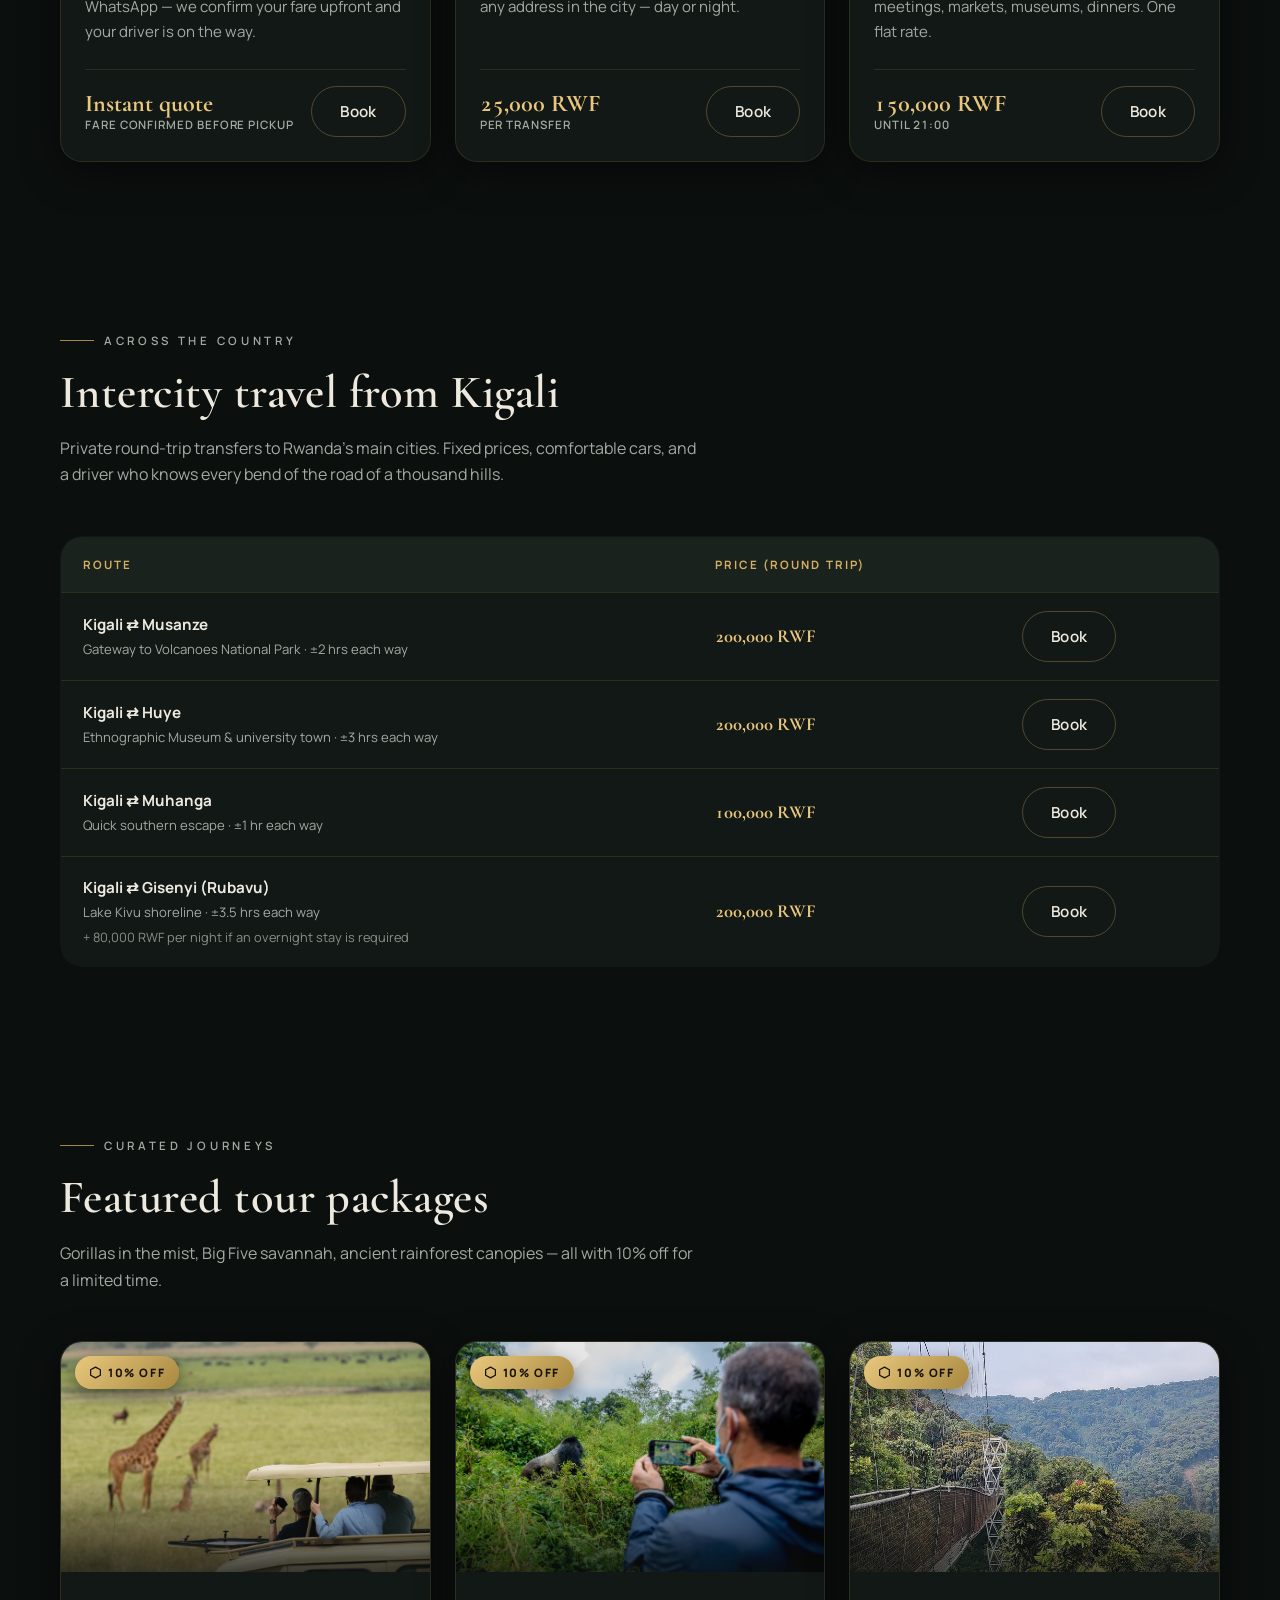
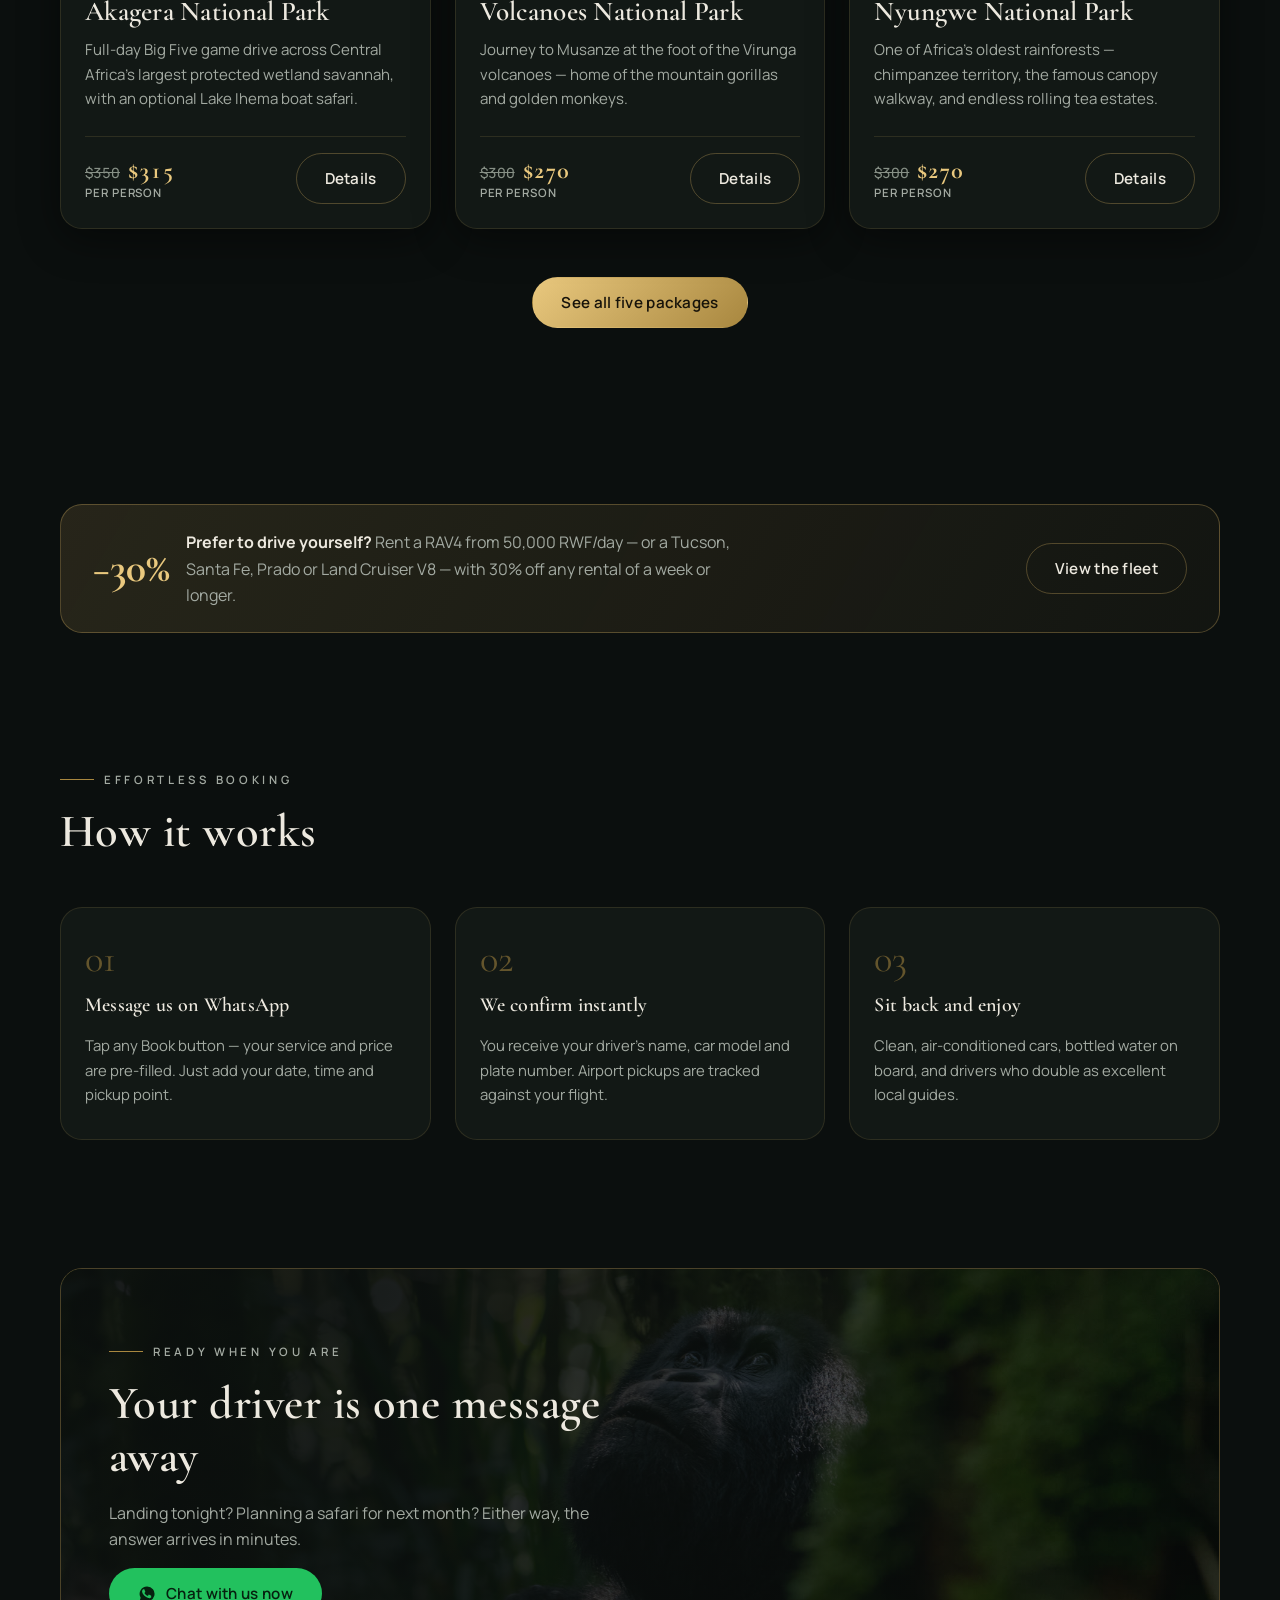
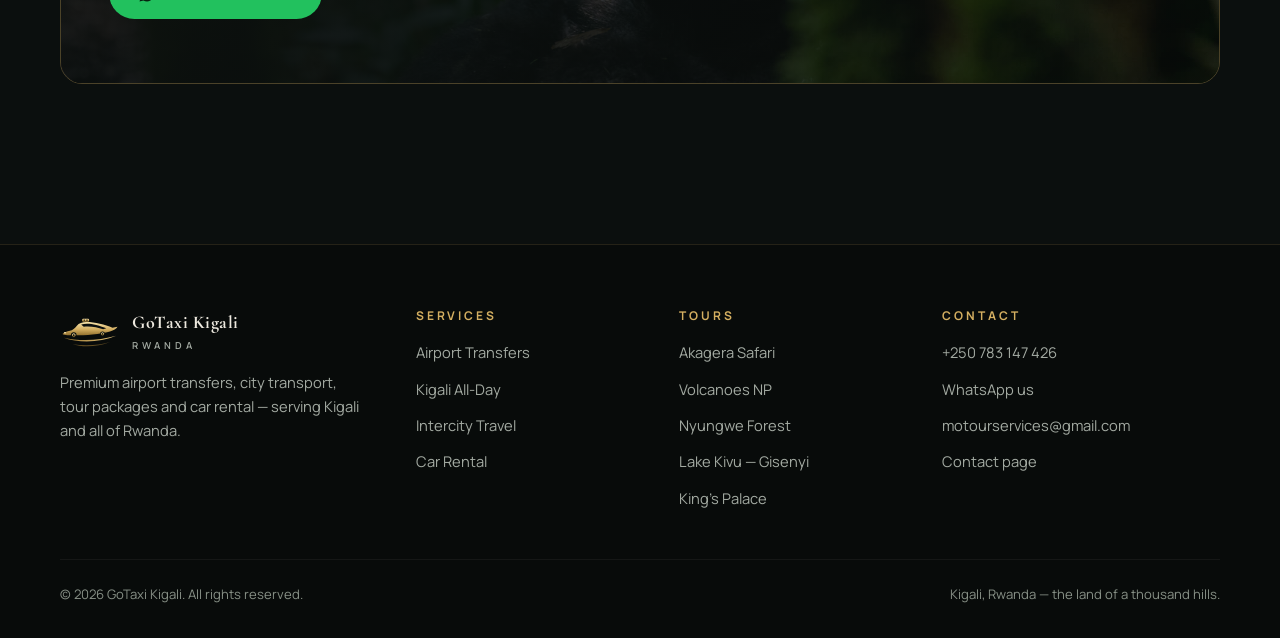
==== commit b4e60c7d: "header name fix" ====
--- a/index.html
+++ b/index.html
@@ -41,7 +41,7 @@
           <svg viewBox="0 0 96 48" fill="none"><defs><linearGradient id="gcmG" x1="0" y1="0" x2="0" y2="1"><stop offset="0" stop-color="#f6e3ab"/><stop offset="0.55" stop-color="#d4af61"/><stop offset="1" stop-color="#93712f"/></linearGradient><linearGradient id="gcmW" x1="0" y1="0" x2="1" y2="0"><stop offset="0" stop-color="#93712f"/><stop offset="1" stop-color="#e9c87e"/></linearGradient></defs><rect x="35.5" y="2.6" width="11" height="5" rx="1.6" fill="url(#gcmG)"/><rect x="37.8" y="4" width="2.1" height="2.2" fill="#0b0f0e" opacity="0.85"/><rect x="42.1" y="4" width="2.1" height="2.2" fill="#0b0f0e" opacity="0.85"/><path d="M4 27 C7 24.5 11 22.8 16 22 C20 21.4 24 18 27 14 C30 10 36 8 42 8 C56 8 72 12 84 17 L92 15.5 C90 19 86 21.5 80 23 C60 28.5 30 30 12 29 C8 28.7 5 28 4 27 Z" fill="url(#gcmG)"/><path d="M34 12 C40 10.2 48 10.2 58 12.8 C64 14.4 70 16.4 74 18 L69 19.6 C60 16 48 14.2 38 15.4 C36 14.2 35 13 34 12 Z" fill="#0b0f0e"/><circle cx="22" cy="29" r="4.5" fill="#0b0f0e"/><circle cx="22" cy="29" r="2.2" fill="none" stroke="url(#gcmG)" stroke-width="1.5"/><circle cx="68" cy="27" r="4" fill="#0b0f0e"/><circle cx="68" cy="27" r="1.9" fill="none" stroke="url(#gcmG)" stroke-width="1.4"/><ellipse cx="8" cy="25" rx="1.8" ry="1.2" fill="#f6e3ab"/><path d="M6 33 C30 38.5 62 38 90 30 C64 41 30 42 6 33 Z" fill="url(#gcmW)"/><path d="M20 43.5 C40 46.5 62 45.5 80 40 C60 48 36 48.5 20 43.5 Z" fill="#93712f" opacity="0.65"/></svg>
         </span>
         <span>
-          <span class="brand-name">Go Taxi Kigali</span>
+          <span class="brand-name">GoTaxi Kigali</span>
           <span class="brand-tag">Rwanda</span>
         </span>
       </a>
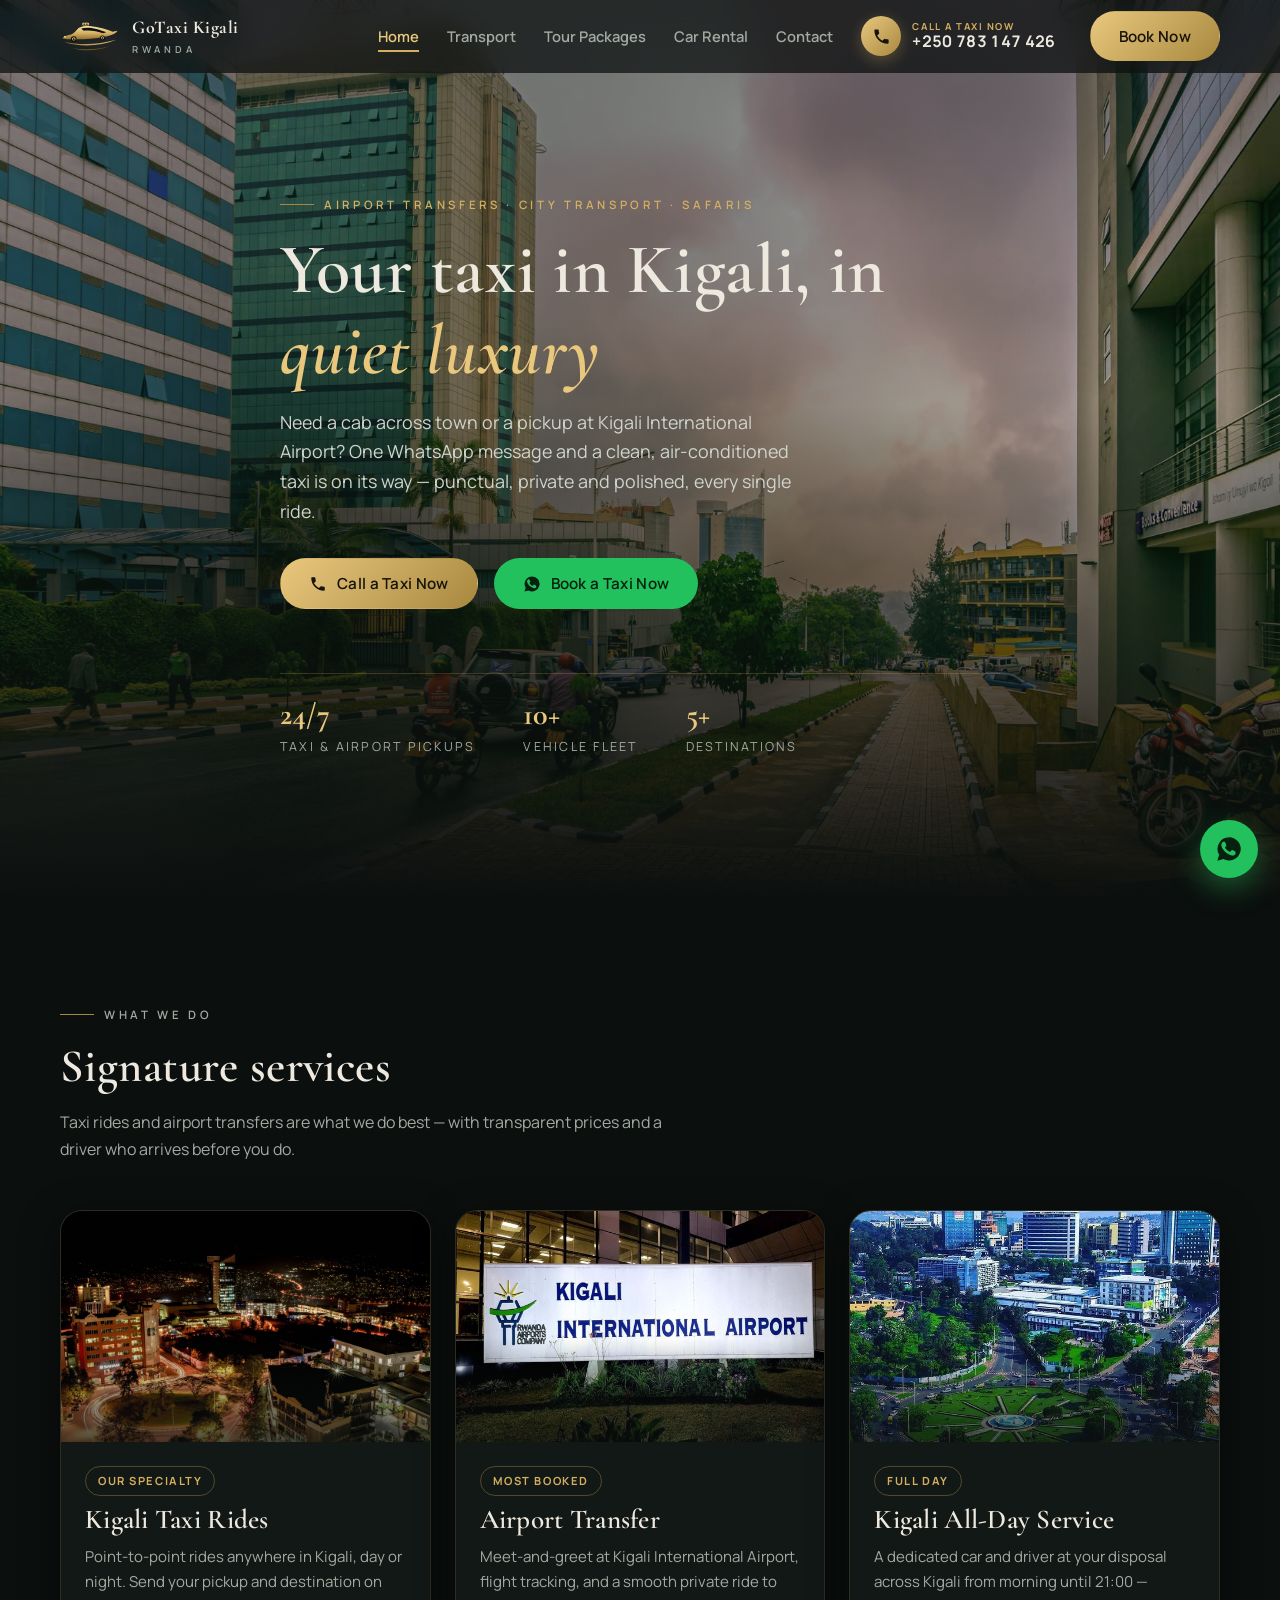
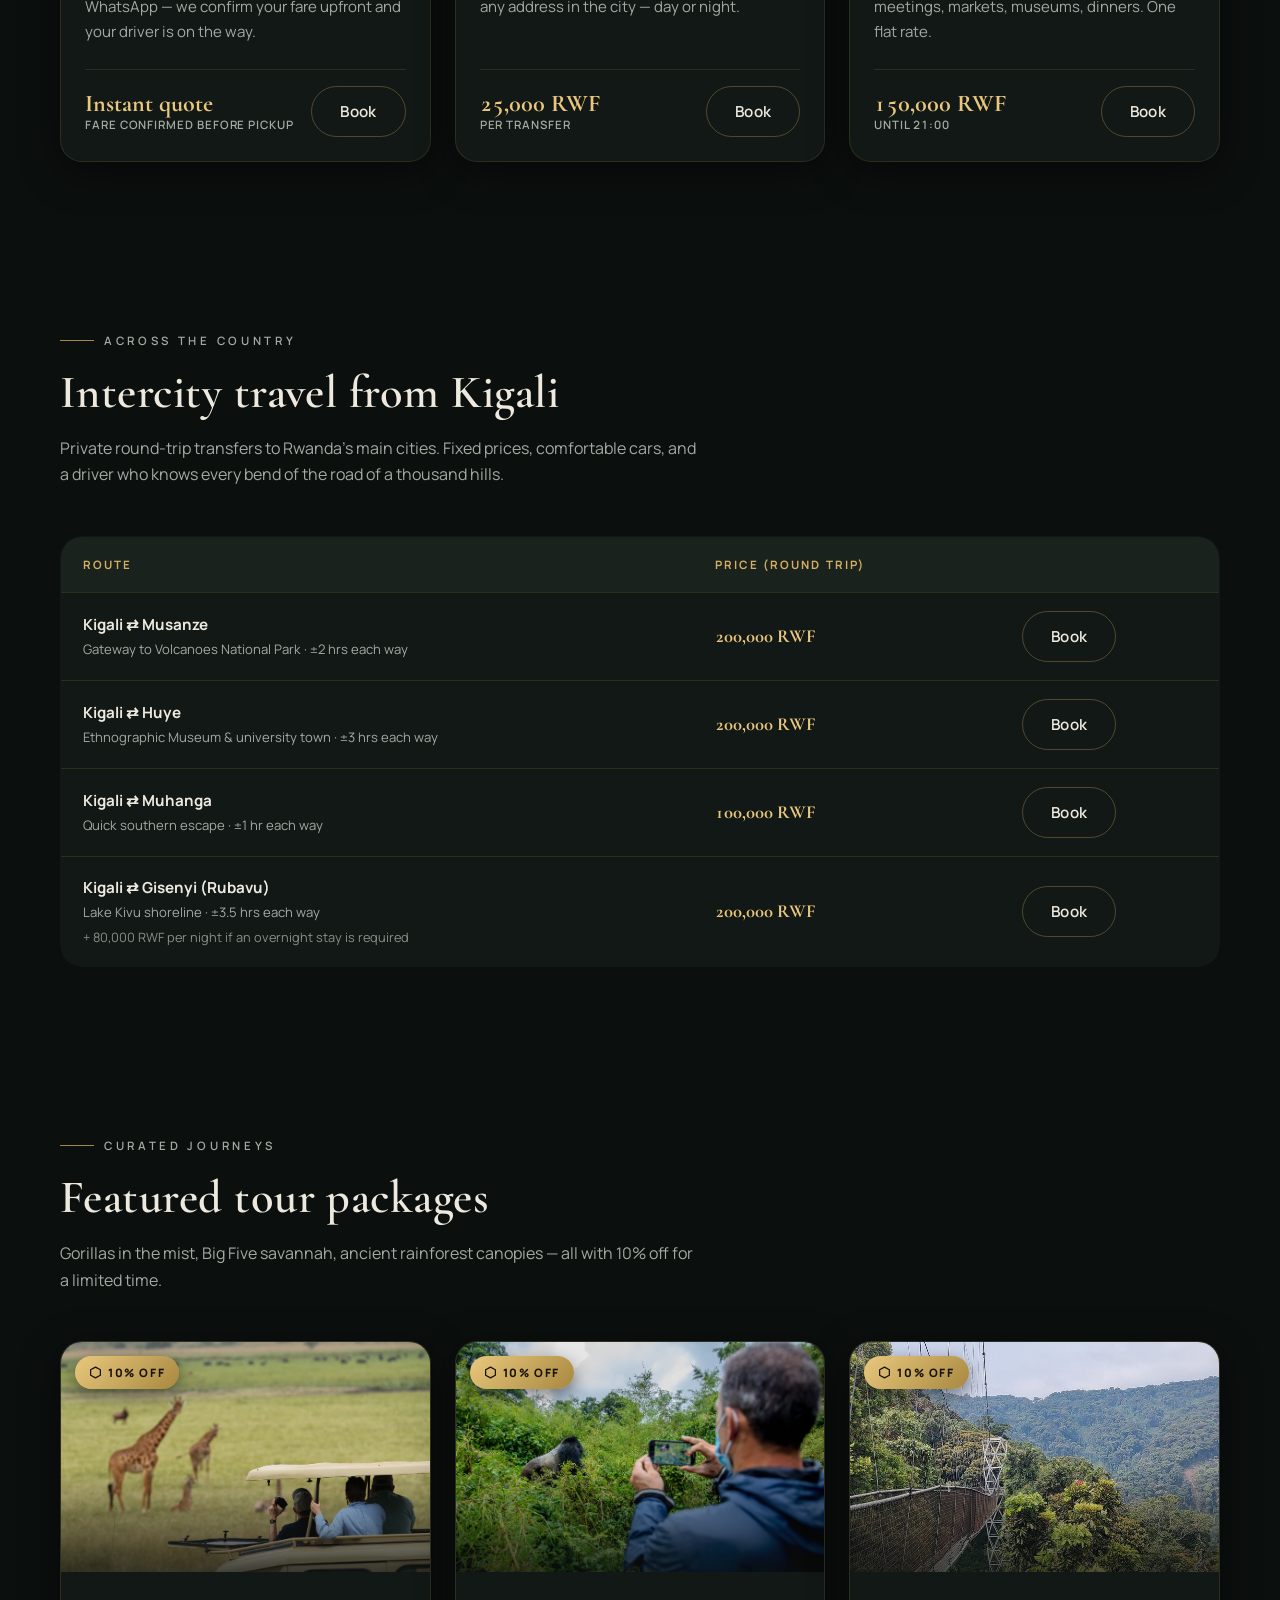
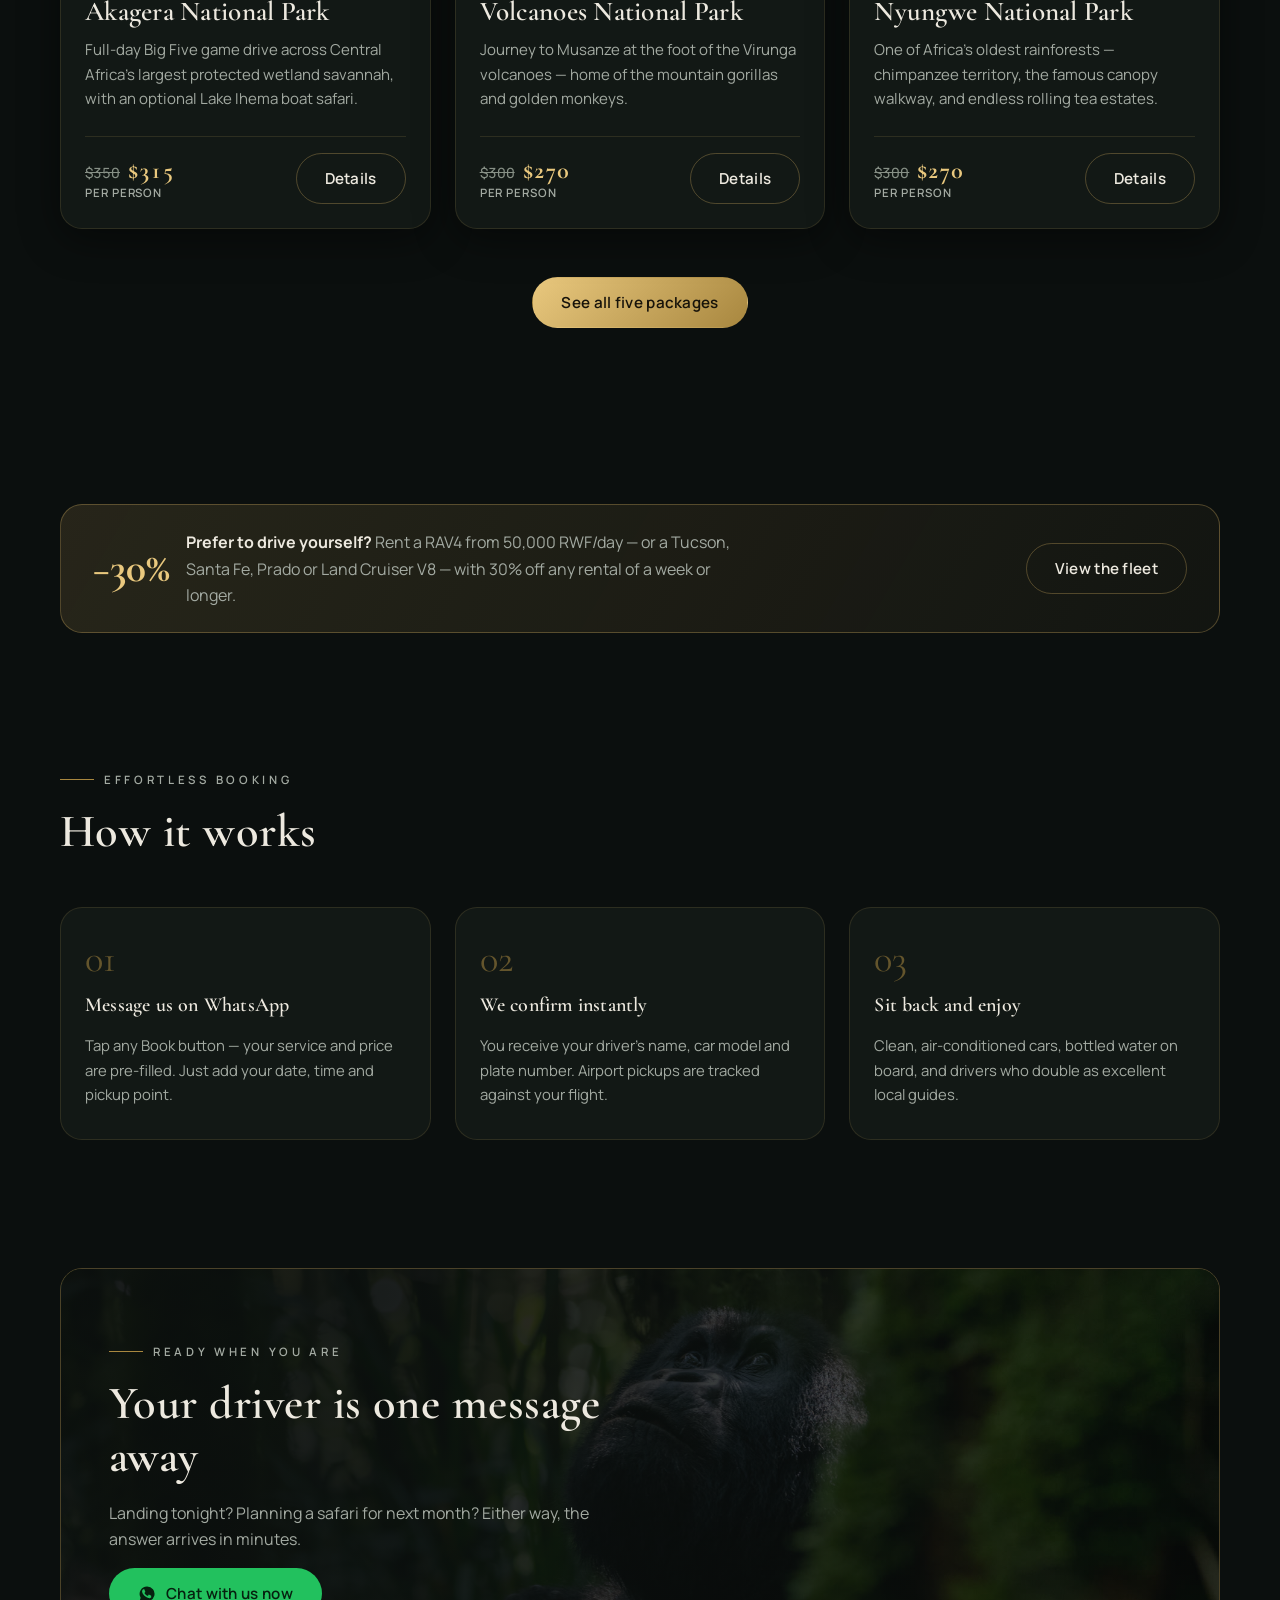
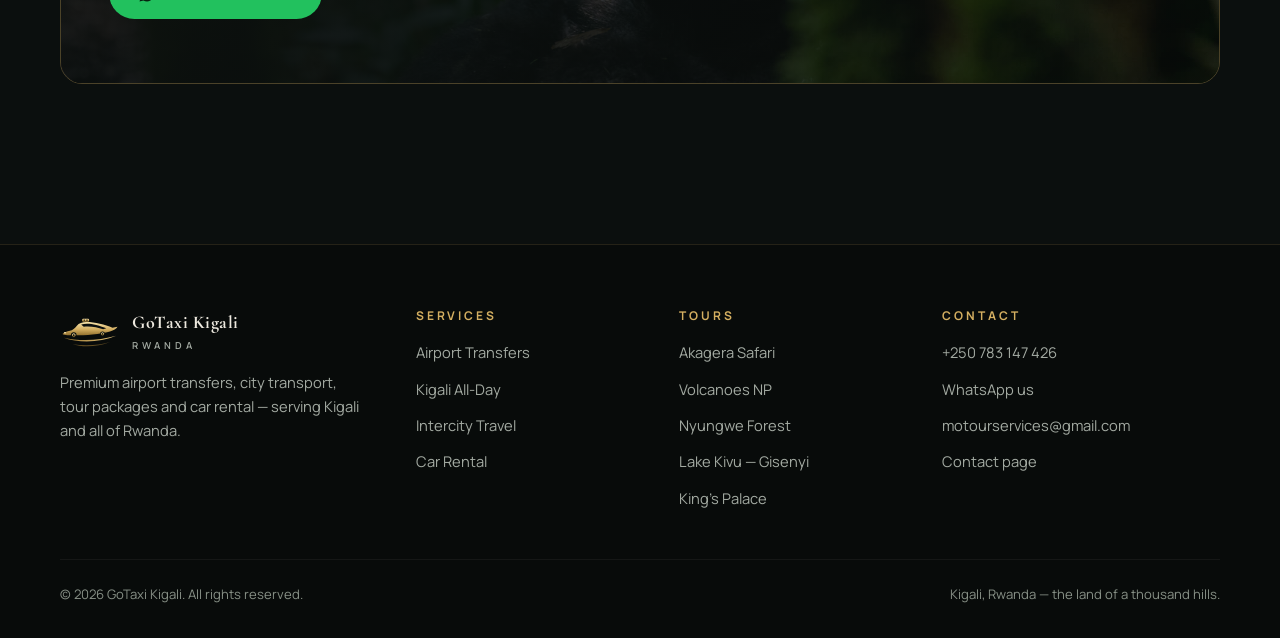
==== commit 1a9d0817: "SEO overhaul, click-to-call CTAs, and repo cleanup SEO / ads: - Add JSON-LD LocalBusiness schema (ph" ====
--- a/index.html
+++ b/index.html
@@ -15,21 +15,77 @@
   <meta name="keywords" content="Kigali taxi, airport transfer Kigali, Rwanda taxi, GoTaxi Kigali, Kigali airport pickup, Rwanda transport service" />
   <meta name="robots" content="index, follow" />
   <meta name="author" content="GoTaxi Kigali" />
+  <!-- Canonical & Geo -->
+  <link rel="canonical" href="https://gotaxikigali.com/" />
+  <meta name="geo.region" content="RW-01" />
+  <meta name="geo.placename" content="Kigali, Rwanda" />
+  <meta name="geo.position" content="-1.9441;30.0619" />
+  <meta name="ICBM" content="-1.9441, 30.0619" />
+
   <!-- Open Graph -->
   <meta property="og:type" content="website" />
   <meta property="og:site_name" content="GoTaxi Kigali" />
   <meta property="og:title" content="GoTaxi Kigali — Taxi & Airport Transfers in Rwanda" />
   <meta property="og:description" content="Book a taxi in Kigali instantly via WhatsApp. Airport transfers, city rides, and tours across Rwanda." />
-  <meta property="og:image" content="og-image.jpg" />
+  <meta property="og:url" content="https://gotaxikigali.com/" />
+  <meta property="og:image" content="https://gotaxikigali.com/og-image.jpg" />
+  <meta property="og:locale" content="en_US" />
 
   <!-- Twitter -->
   <meta name="twitter:card" content="summary_large_image" />
+  <meta name="twitter:title" content="GoTaxi Kigali — Taxi & Airport Transfers in Rwanda" />
+  <meta name="twitter:description" content="Book a taxi in Kigali instantly via WhatsApp. Airport transfers, city rides, and tours across Rwanda." />
+  <meta name="twitter:image" content="https://gotaxikigali.com/og-image.jpg" />
 
   <link rel="preconnect" href="https://fonts.googleapis.com" />
   <link rel="preconnect" href="https://fonts.gstatic.com" crossorigin />
   <link href="https://fonts.googleapis.com/css2?family=Cormorant+Garamond:ital,wght@0,600;0,700;1,600&family=Manrope:wght@400;500;600;700;800&display=swap" rel="stylesheet" />
 
   <link rel="stylesheet" href="css/style.css" />
+
+  <!-- Structured data: local taxi business (helps Google local results & click-to-call) -->
+  <script type="application/ld+json">
+  {
+    "@context": "https://schema.org",
+    "@type": "LocalBusiness",
+    "@id": "https://gotaxikigali.com/#business",
+    "name": "GoTaxi Kigali",
+    "description": "24/7 taxi bookings, airport transfers, city transport, tour packages and car rental across Kigali and Rwanda.",
+    "url": "https://gotaxikigali.com/",
+    "telephone": "+250783147426",
+    "image": "https://gotaxikigali.com/og-image.jpg",
+    "logo": "https://gotaxikigali.com/favicon.svg",
+    "priceRange": "RWF 25,000+",
+    "address": {
+      "@type": "PostalAddress",
+      "addressLocality": "Kigali",
+      "addressRegion": "Kigali City",
+      "addressCountry": "RW"
+    },
+    "geo": {
+      "@type": "GeoCoordinates",
+      "latitude": -1.9441,
+      "longitude": 30.0619
+    },
+    "areaServed": [
+      { "@type": "City", "name": "Kigali" },
+      { "@type": "Country", "name": "Rwanda" }
+    ],
+    "openingHoursSpecification": {
+      "@type": "OpeningHoursSpecification",
+      "dayOfWeek": ["Monday","Tuesday","Wednesday","Thursday","Friday","Saturday","Sunday"],
+      "opens": "00:00",
+      "closes": "23:59"
+    },
+    "contactPoint": {
+      "@type": "ContactPoint",
+      "telephone": "+250783147426",
+      "contactType": "reservations",
+      "areaServed": "RW",
+      "availableLanguage": ["en","fr","rw"]
+    }
+  }
+  </script>
 </head>
 <body>
   <a class="skip-link" href="#main">Skip to main content</a>
@@ -45,17 +101,31 @@
           <span class="brand-tag">Rwanda</span>
         </span>
       </a>
-      <button class="nav-toggle" aria-expanded="false" aria-label="Open menu">
-        <svg viewBox="0 0 24 24" fill="none" stroke="currentColor" stroke-width="2" stroke-linecap="round"><line x1="4" y1="7" x2="20" y2="7"/><line x1="4" y1="12" x2="20" y2="12"/><line x1="4" y1="17" x2="20" y2="17"/></svg>
-      </button>
+      <div class="nav-mobile-actions">
+        <a class="nav-call-mobile" href="tel:+250783147426" aria-label="Call GoTaxi Kigali for a taxi now">
+          <svg viewBox="0 0 24 24" fill="currentColor" aria-hidden="true"><path d="M6.6 10.8c1.4 2.8 3.8 5.1 6.6 6.6l2.2-2.2c.3-.3.7-.4 1-.2 1.1.4 2.4.6 3.6.6.6 0 1 .4 1 1V20c0 .6-.4 1-1 1C10.5 21 3 13.5 3 4c0-.6.4-1 1-1h3.5c.6 0 1 .4 1 1 0 1.3.2 2.5.6 3.6.1.4 0 .8-.2 1l-2.3 2.2Z"/></svg>
+        </a>
+        <button class="nav-toggle" aria-expanded="false" aria-label="Open menu">
+          <svg viewBox="0 0 24 24" fill="none" stroke="currentColor" stroke-width="2" stroke-linecap="round"><line x1="4" y1="7" x2="20" y2="7"/><line x1="4" y1="12" x2="20" y2="12"/><line x1="4" y1="17" x2="20" y2="17"/></svg>
+        </button>
+      </div>
       <ul class="nav-links">
         <li><a href="index.html" aria-current="page">Home</a></li>
         <li><a href="transport.html">Transport</a></li>
         <li><a href="tours.html">Tour Packages</a></li>
         <li><a href="car-rental.html">Car Rental</a></li>
         <li><a href="contact.html">Contact</a></li>
+        <li class="nav-call-li">
+          <a class="nav-call" href="tel:+250783147426">
+            <span class="nav-call-ic"><svg viewBox="0 0 24 24" fill="currentColor" aria-hidden="true"><path d="M6.6 10.8c1.4 2.8 3.8 5.1 6.6 6.6l2.2-2.2c.3-.3.7-.4 1-.2 1.1.4 2.4.6 3.6.6.6 0 1 .4 1 1V20c0 .6-.4 1-1 1C10.5 21 3 13.5 3 4c0-.6.4-1 1-1h3.5c.6 0 1 .4 1 1 0 1.3.2 2.5.6 3.6.1.4 0 .8-.2 1l-2.3 2.2Z"/></svg></span>
+            <span class="nav-call-txt">
+              <span class="nav-call-label">Call a taxi now</span>
+              <span class="nav-call-num">+250 783 147 426</span>
+            </span>
+          </a>
+        </li>
         <li class="nav-cta">
-          <a class="btn btn-gold" href="https://wa.me/250783147426?text=Hello%20Go%20cabs%26Taxi%20Kigali%2C%20I%20would%20like%20to%20make%20a%20booking." target="_blank" rel="noopener">Book Now</a>
+          <a class="btn btn-gold" href="https://wa.me/250783147426?text=Hello%20GoTaxi%20Kigali%2C%20I%20would%20like%20to%20make%20a%20booking." target="_blank" rel="noopener">Book Now</a>
         </li>
       </ul>
     </div>
@@ -80,11 +150,14 @@
           and polished, every single ride.
         </p>
         <div class="hero-actions">
-          <a class="btn btn-whatsapp" href="https://wa.me/250783147426?text=Hello%20Go%20cabs%26Taxi%20Kigali%2C%20I%20would%20like%20to%20book%20a%20taxi%20for%20a%20ride%20in%20Kigali.%20Pickup%20location%3A%20___%20Destination%3A%20___%20Time%3A%20___" target="_blank" rel="noopener">
+          <a class="btn btn-gold btn-call" href="tel:+250783147426">
+            <svg viewBox="0 0 24 24" fill="currentColor" aria-hidden="true"><path d="M6.6 10.8c1.4 2.8 3.8 5.1 6.6 6.6l2.2-2.2c.3-.3.7-.4 1-.2 1.1.4 2.4.6 3.6.6.6 0 1 .4 1 1V20c0 .6-.4 1-1 1C10.5 21 3 13.5 3 4c0-.6.4-1 1-1h3.5c.6 0 1 .4 1 1 0 1.3.2 2.5.6 3.6.1.4 0 .8-.2 1l-2.3 2.2Z"/></svg>
+            Call a Taxi Now
+          </a>
+          <a class="btn btn-whatsapp" href="https://wa.me/250783147426?text=Hello%20GoTaxi%20Kigali%2C%20I%20would%20like%20to%20book%20a%20taxi%20for%20a%20ride%20in%20Kigali.%20Pickup%20location%3A%20___%20Destination%3A%20___%20Time%3A%20___" target="_blank" rel="noopener">
             <svg viewBox="0 0 24 24" fill="currentColor" aria-hidden="true"><path d="M12.04 2a9.9 9.9 0 0 0-8.5 14.9L2 22l5.25-1.5A9.9 9.9 0 1 0 12.04 2Zm5.8 14.1c-.25.7-1.45 1.35-2 1.4-.55.1-1.2.15-1.95-.1-.45-.15-1.05-.35-1.8-.65-3.15-1.35-5.2-4.55-5.35-4.75-.15-.2-1.3-1.7-1.3-3.25s.8-2.3 1.1-2.6c.3-.3.65-.4.85-.4h.6c.2 0 .45-.05.7.55.25.65.9 2.2.95 2.35.1.15.1.35 0 .55-.1.2-.15.35-.3.5l-.45.55c-.15.15-.3.3-.15.6.15.3.75 1.25 1.6 2 1.1 1 2 1.3 2.3 1.45.3.15.5.1.65-.1.2-.2.75-.85.95-1.15.2-.3.4-.25.65-.15.3.1 1.8.85 2.1 1 .3.15.5.25.6.35.05.15.05.7-.15 1.4Z"/></svg>
             Book a Taxi Now
           </a>
-          <a class="btn btn-ghost" href="transport.html#airport">Airport Transfers</a>
         </div>
         <div class="hero-stats">
           <div class="hero-stat"><strong>24/7</strong><span>Taxi &amp; airport pickups</span></div>
@@ -113,7 +186,7 @@
               <p class="desc">Point-to-point rides anywhere in Kigali, day or night. Send your pickup and destination on WhatsApp — we confirm your fare upfront and your driver is on the way.</p>
               <div class="card-foot">
                 <div class="price">Instant quote<small>fare confirmed before pickup</small></div>
-                <a class="btn btn-ghost route-book" href="https://wa.me/250783147426?text=Hello%20Go%20cabs%26Taxi%20Kigali%2C%20I%20would%20like%20to%20book%20a%20taxi%20for%20a%20ride%20in%20Kigali.%20Pickup%20location%3A%20___%20Destination%3A%20___%20Time%3A%20___" target="_blank" rel="noopener">Book</a>
+                <a class="btn btn-ghost route-book" href="https://wa.me/250783147426?text=Hello%20GoTaxi%20Kigali%2C%20I%20would%20like%20to%20book%20a%20taxi%20for%20a%20ride%20in%20Kigali.%20Pickup%20location%3A%20___%20Destination%3A%20___%20Time%3A%20___" target="_blank" rel="noopener">Book</a>
               </div>
             </div>
           </article>
@@ -128,7 +201,7 @@
               <p class="desc">Meet-and-greet at Kigali International Airport, flight tracking, and a smooth private ride to any address in the city — day or night.</p>
               <div class="card-foot">
                 <div class="price">25,000 RWF<small>per transfer</small></div>
-                <a class="btn btn-ghost route-book" href="https://wa.me/250783147426?text=Hello%20Go%20cabs%26Taxi%20Kigali%2C%20I%20would%20like%20to%20book%20an%20Airport%20Transfer%20(25%2C000%20RWF).%20My%20flight%20details%20are%3A" target="_blank" rel="noopener">Book</a>
+                <a class="btn btn-ghost route-book" href="https://wa.me/250783147426?text=Hello%20GoTaxi%20Kigali%2C%20I%20would%20like%20to%20book%20an%20Airport%20Transfer%20(25%2C000%20RWF).%20My%20flight%20details%20are%3A" target="_blank" rel="noopener">Book</a>
               </div>
             </div>
           </article>
@@ -143,7 +216,7 @@
               <p class="desc">A dedicated car and driver at your disposal across Kigali from morning until 21:00 — meetings, markets, museums, dinners. One flat rate.</p>
               <div class="card-foot">
                 <div class="price">150,000 RWF<small>until 21:00</small></div>
-                <a class="btn btn-ghost route-book" href="https://wa.me/250783147426?text=Hello%20Go%20cabs%26Taxi%20Kigali%2C%20I%20would%20like%20to%20book%20the%20Kigali%20All-Day%20Service%20(150%2C000%20RWF).%20Preferred%20date%3A" target="_blank" rel="noopener">Book</a>
+                <a class="btn btn-ghost route-book" href="https://wa.me/250783147426?text=Hello%20GoTaxi%20Kigali%2C%20I%20would%20like%20to%20book%20the%20Kigali%20All-Day%20Service%20(150%2C000%20RWF).%20Preferred%20date%3A" target="_blank" rel="noopener">Book</a>
               </div>
             </div>
           </article>
@@ -173,22 +246,22 @@
               <tr>
                 <td><span class="route-name">Kigali ⇄ Musanze</span><span class="route-sub">Gateway to Volcanoes National Park · ±2 hrs each way</span></td>
                 <td class="route-price">200,000 RWF</td>
-                <td><a class="btn btn-ghost route-book" href="https://wa.me/250783147426?text=Hello%20Go%20cabs%26Taxi%20Kigali%2C%20I%20would%20like%20to%20book%20a%20Kigali%20to%20Musanze%20round%20trip%20(200%2C000%20RWF).%20Date%3A" target="_blank" rel="noopener">Book</a></td>
+                <td><a class="btn btn-ghost route-book" href="https://wa.me/250783147426?text=Hello%20GoTaxi%20Kigali%2C%20I%20would%20like%20to%20book%20a%20Kigali%20to%20Musanze%20round%20trip%20(200%2C000%20RWF).%20Date%3A" target="_blank" rel="noopener">Book</a></td>
               </tr>
               <tr>
                 <td><span class="route-name">Kigali ⇄ Huye</span><span class="route-sub">Ethnographic Museum &amp; university town · ±3 hrs each way</span></td>
                 <td class="route-price">200,000 RWF</td>
-                <td><a class="btn btn-ghost route-book" href="https://wa.me/250783147426?text=Hello%20Go%20cabs%26Taxi%20Kigali%2C%20I%20would%20like%20to%20book%20a%20Kigali%20to%20Huye%20round%20trip%20(200%2C000%20RWF).%20Date%3A" target="_blank" rel="noopener">Book</a></td>
+                <td><a class="btn btn-ghost route-book" href="https://wa.me/250783147426?text=Hello%20GoTaxi%20Kigali%2C%20I%20would%20like%20to%20book%20a%20Kigali%20to%20Huye%20round%20trip%20(200%2C000%20RWF).%20Date%3A" target="_blank" rel="noopener">Book</a></td>
               </tr>
               <tr>
                 <td><span class="route-name">Kigali ⇄ Muhanga</span><span class="route-sub">Quick southern escape · ±1 hr each way</span></td>
                 <td class="route-price">100,000 RWF</td>
-                <td><a class="btn btn-ghost route-book" href="https://wa.me/250783147426?text=Hello%20Go%20cabs%26Taxi%20Kigali%2C%20I%20would%20like%20to%20book%20a%20Kigali%20to%20Muhanga%20round%20trip%20(100%2C000%20RWF).%20Date%3A" target="_blank" rel="noopener">Book</a></td>
+                <td><a class="btn btn-ghost route-book" href="https://wa.me/250783147426?text=Hello%20GoTaxi%20Kigali%2C%20I%20would%20like%20to%20book%20a%20Kigali%20to%20Muhanga%20round%20trip%20(100%2C000%20RWF).%20Date%3A" target="_blank" rel="noopener">Book</a></td>
               </tr>
               <tr>
                 <td><span class="route-name">Kigali ⇄ Gisenyi (Rubavu)</span><span class="route-sub">Lake Kivu shoreline · ±3.5 hrs each way</span><span class="route-sub note">+ 80,000 RWF per night if an overnight stay is required</span></td>
                 <td class="route-price">200,000 RWF</td>
-                <td><a class="btn btn-ghost route-book" href="https://wa.me/250783147426?text=Hello%20Go%20cabs%26Taxi%20Kigali%2C%20I%20would%20like%20to%20book%20a%20Kigali%20to%20Gisenyi%20round%20trip%20(200%2C000%20RWF%2C%20%2B80%2C000%20per%20overnight).%20Date%3A" target="_blank" rel="noopener">Book</a></td>
+                <td><a class="btn btn-ghost route-book" href="https://wa.me/250783147426?text=Hello%20GoTaxi%20Kigali%2C%20I%20would%20like%20to%20book%20a%20Kigali%20to%20Gisenyi%20round%20trip%20(200%2C000%20RWF%2C%20%2B80%2C000%20per%20overnight).%20Date%3A" target="_blank" rel="noopener">Book</a></td>
               </tr>
             </tbody>
           </table>
@@ -302,7 +375,7 @@
             <p class="eyebrow">Ready when you are</p>
             <h2>Your driver is one message away</h2>
             <p>Landing tonight? Planning a safari for next month? Either way, the answer arrives in minutes.</p>
-            <a class="btn btn-whatsapp" href="https://wa.me/250783147426?text=Hello%20Go%20cabs%26Taxi%20Kigali%2C%20I%20would%20like%20to%20make%20a%20booking." target="_blank" rel="noopener">
+            <a class="btn btn-whatsapp" href="https://wa.me/250783147426?text=Hello%20GoTaxi%20Kigali%2C%20I%20would%20like%20to%20make%20a%20booking." target="_blank" rel="noopener">
               <svg viewBox="0 0 24 24" fill="currentColor" aria-hidden="true"><path d="M12.04 2a9.9 9.9 0 0 0-8.5 14.9L2 22l5.25-1.5A9.9 9.9 0 1 0 12.04 2Zm5.8 14.1c-.25.7-1.45 1.35-2 1.4-.55.1-1.2.15-1.95-.1-.45-.15-1.05-.35-1.8-.65-3.15-1.35-5.2-4.55-5.35-4.75-.15-.2-1.3-1.7-1.3-3.25s.8-2.3 1.1-2.6c.3-.3.65-.4.85-.4h.6c.2 0 .45-.05.7.55.25.65.9 2.2.95 2.35.1.15.1.35 0 .55-.1.2-.15.35-.3.5l-.45.55c-.15.15-.3.3-.15.6.15.3.75 1.25 1.6 2 1.1 1 2 1.3 2.3 1.45.3.15.5.1.65-.1.2-.2.75-.85.95-1.15.2-.3.4-.25.65-.15.3.1 1.8.85 2.1 1 .3.15.5.25.6.35.05.15.05.7-.15 1.4Z"/></svg>
               Chat with us now
             </a>
@@ -364,7 +437,7 @@
     </div>
   </footer>
 
-  <a class="wa-float" href="https://wa.me/250783147426?text=Hello%20Go%20cabs%26Taxi%20Kigali%2C%20I%20would%20like%20to%20book%20a%20taxi%20for%20a%20ride%20in%20Kigali.%20Pickup%20location%3A%20___%20Destination%3A%20___%20Time%3A%20___" target="_blank" rel="noopener" aria-label="Chat with us on WhatsApp">
+  <a class="wa-float" href="https://wa.me/250783147426?text=Hello%20GoTaxi%20Kigali%2C%20I%20would%20like%20to%20book%20a%20taxi%20for%20a%20ride%20in%20Kigali.%20Pickup%20location%3A%20___%20Destination%3A%20___%20Time%3A%20___" target="_blank" rel="noopener" aria-label="Chat with us on WhatsApp">
     <svg viewBox="0 0 24 24" fill="currentColor" aria-hidden="true"><path d="M12.04 2a9.9 9.9 0 0 0-8.5 14.9L2 22l5.25-1.5A9.9 9.9 0 1 0 12.04 2Zm5.8 14.1c-.25.7-1.45 1.35-2 1.4-.55.1-1.2.15-1.95-.1-.45-.15-1.05-.35-1.8-.65-3.15-1.35-5.2-4.55-5.35-4.75-.15-.2-1.3-1.7-1.3-3.25s.8-2.3 1.1-2.6c.3-.3.65-.4.85-.4h.6c.2 0 .45-.05.7.55.25.65.9 2.2.95 2.35.1.15.1.35 0 .55-.1.2-.15.35-.3.5l-.45.55c-.15.15-.3.3-.15.6.15.3.75 1.25 1.6 2 1.1 1 2 1.3 2.3 1.45.3.15.5.1.65-.1.2-.2.75-.85.95-1.15.2-.3.4-.25.65-.15.3.1 1.8.85 2.1 1 .3.15.5.25.6.35.05.15.05.7-.15 1.4Z"/></svg>
   </a>
 
--- a/css/style.css
+++ b/css/style.css
@@ -262,6 +262,58 @@
   font-size: 0.95rem;
 }
 
+/* ---------- Nav call CTA (calls are the priority conversion) ---------- */
+.nav-call-li { display: flex; align-items: center; }
+.nav-call {
+  display: inline-flex;
+  align-items: center;
+  gap: 11px;
+  padding: 4px 8px 4px 4px;
+  border-radius: 999px;
+}
+.nav-links .nav-call::after { display: none; }
+.nav-call-ic {
+  width: 40px;
+  height: 40px;
+  flex: none;
+  border-radius: 50%;
+  display: grid;
+  place-items: center;
+  color: #17130a;
+  background: linear-gradient(135deg, var(--gold-bright), var(--gold-deep));
+  box-shadow: 0 4px 16px rgba(212, 175, 97, 0.32);
+  animation: call-ring 2.6s ease-in-out infinite;
+}
+.nav-call-ic svg { width: 19px; height: 19px; }
+.nav-call-txt { display: flex; flex-direction: column; line-height: 1.15; }
+.nav-call-label {
+  font-size: 0.6rem;
+  font-weight: 700;
+  letter-spacing: 0.16em;
+  text-transform: uppercase;
+  color: var(--gold);
+}
+.nav-call-num {
+  font-size: 1rem;
+  font-weight: 700;
+  color: var(--text);
+  letter-spacing: 0.02em;
+  font-variant-numeric: tabular-nums;
+  transition: color 0.2s ease;
+}
+.nav-call:hover .nav-call-num { color: var(--gold-bright); }
+@keyframes call-ring {
+  0%, 100% { box-shadow: 0 4px 16px rgba(212, 175, 97, 0.3); }
+  50% { box-shadow: 0 4px 24px rgba(212, 175, 97, 0.6); }
+}
+@media (prefers-reduced-motion: reduce) {
+  .nav-call-ic { animation: none; }
+}
+
+/* Mobile-only compact call button in the top bar */
+.nav-mobile-actions { display: flex; align-items: center; gap: 10px; }
+.nav-call-mobile { display: none; }
+
 .nav-toggle {
   display: none;
   background: none;
@@ -276,8 +328,20 @@
 }
 .nav-toggle svg { width: 22px; height: 22px; }
 
-@media (max-width: 900px) {
+@media (max-width: 1024px) {
   .nav-toggle { display: inline-flex; }
+  .nav-call-mobile {
+    display: inline-flex;
+    align-items: center;
+    justify-content: center;
+    width: 46px;
+    height: 46px;
+    border-radius: 50%;
+    color: #17130a;
+    background: linear-gradient(135deg, var(--gold-bright), var(--gold-deep));
+    box-shadow: 0 4px 16px rgba(212, 175, 97, 0.35);
+  }
+  .nav-call-mobile svg { width: 22px; height: 22px; }
   .nav-links {
     position: fixed;
     top: 72px;
@@ -307,6 +371,14 @@
   }
   .nav-links a::after { display: none; }
   .nav-links a[aria-current="page"] { border-bottom-color: var(--gold); }
+  .nav-links .nav-call {
+    display: flex;
+    align-items: center;
+    gap: 12px;
+    padding: 16px 4px;
+    border-bottom: 1px solid rgba(255, 255, 255, 0.05);
+  }
+  .nav-call-li { margin-top: var(--space-2); }
   .nav-cta { margin: var(--space-3) 0 0; }
 }
 
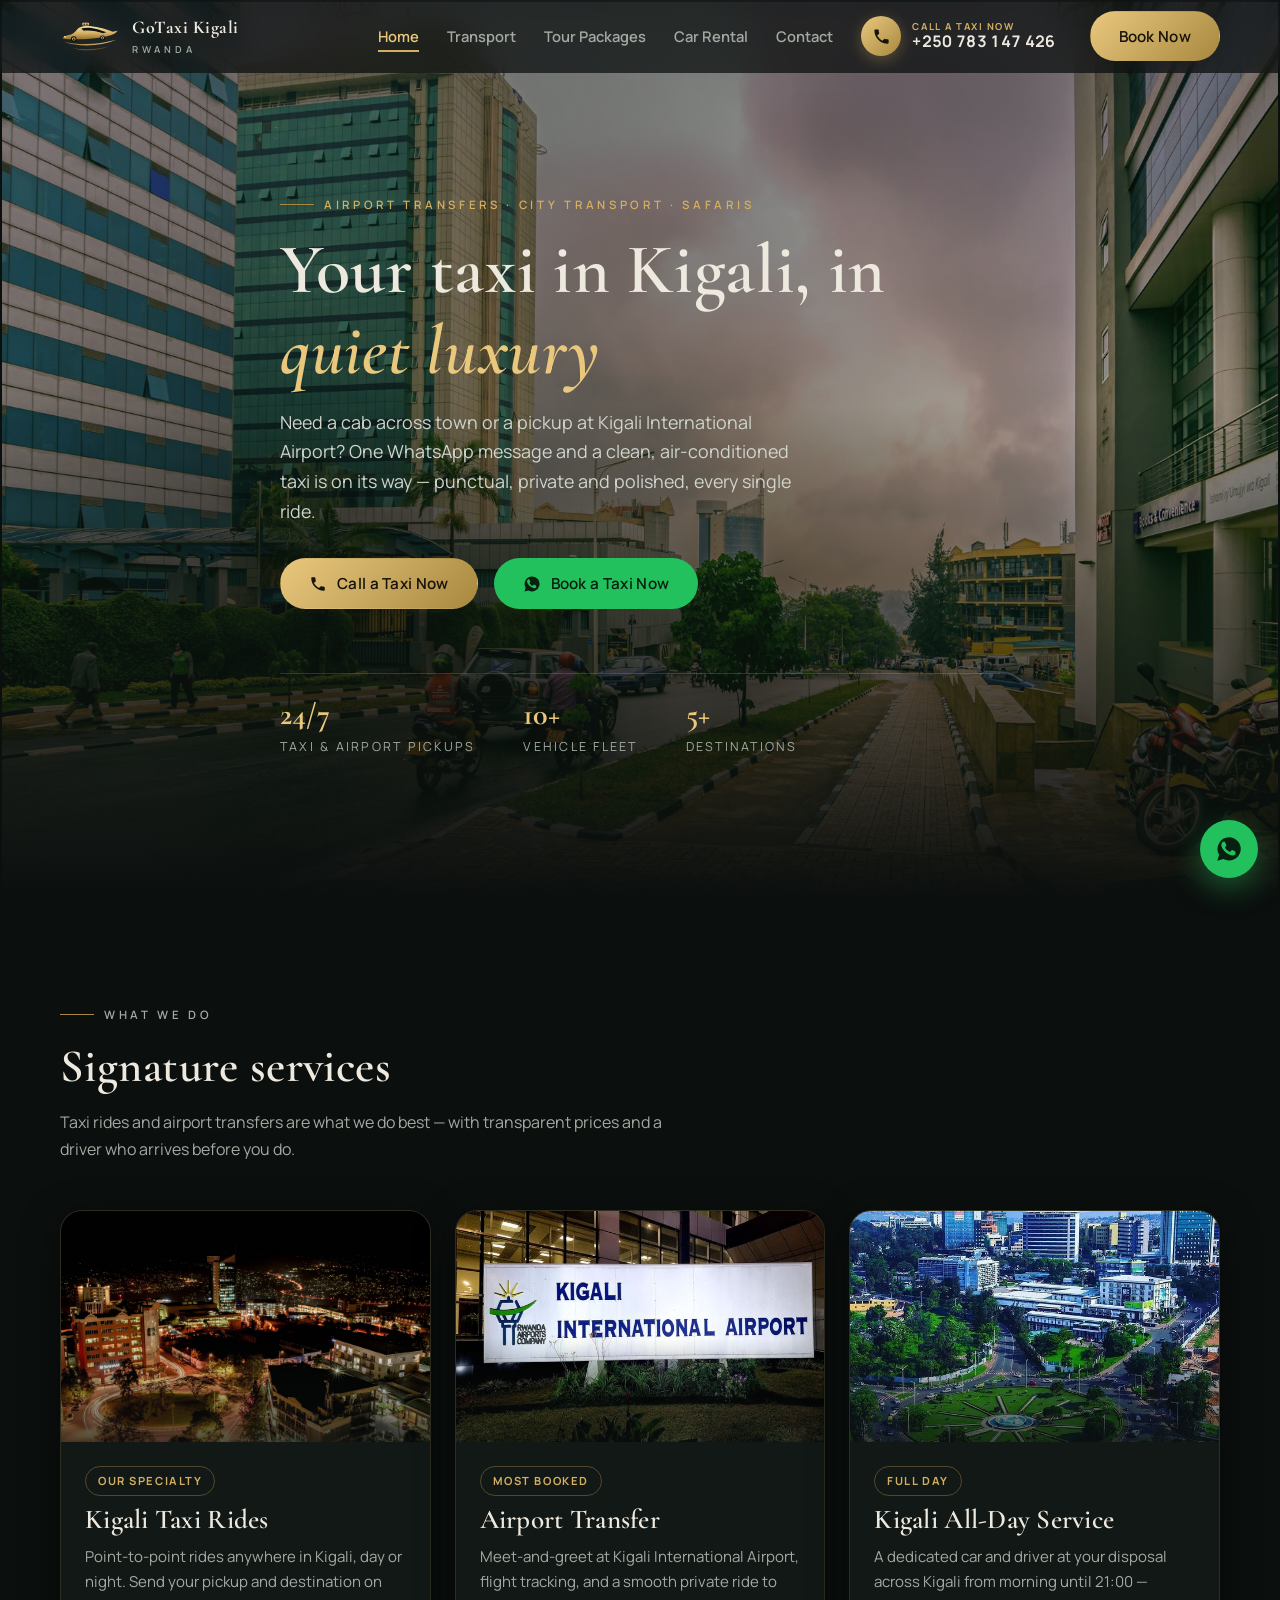
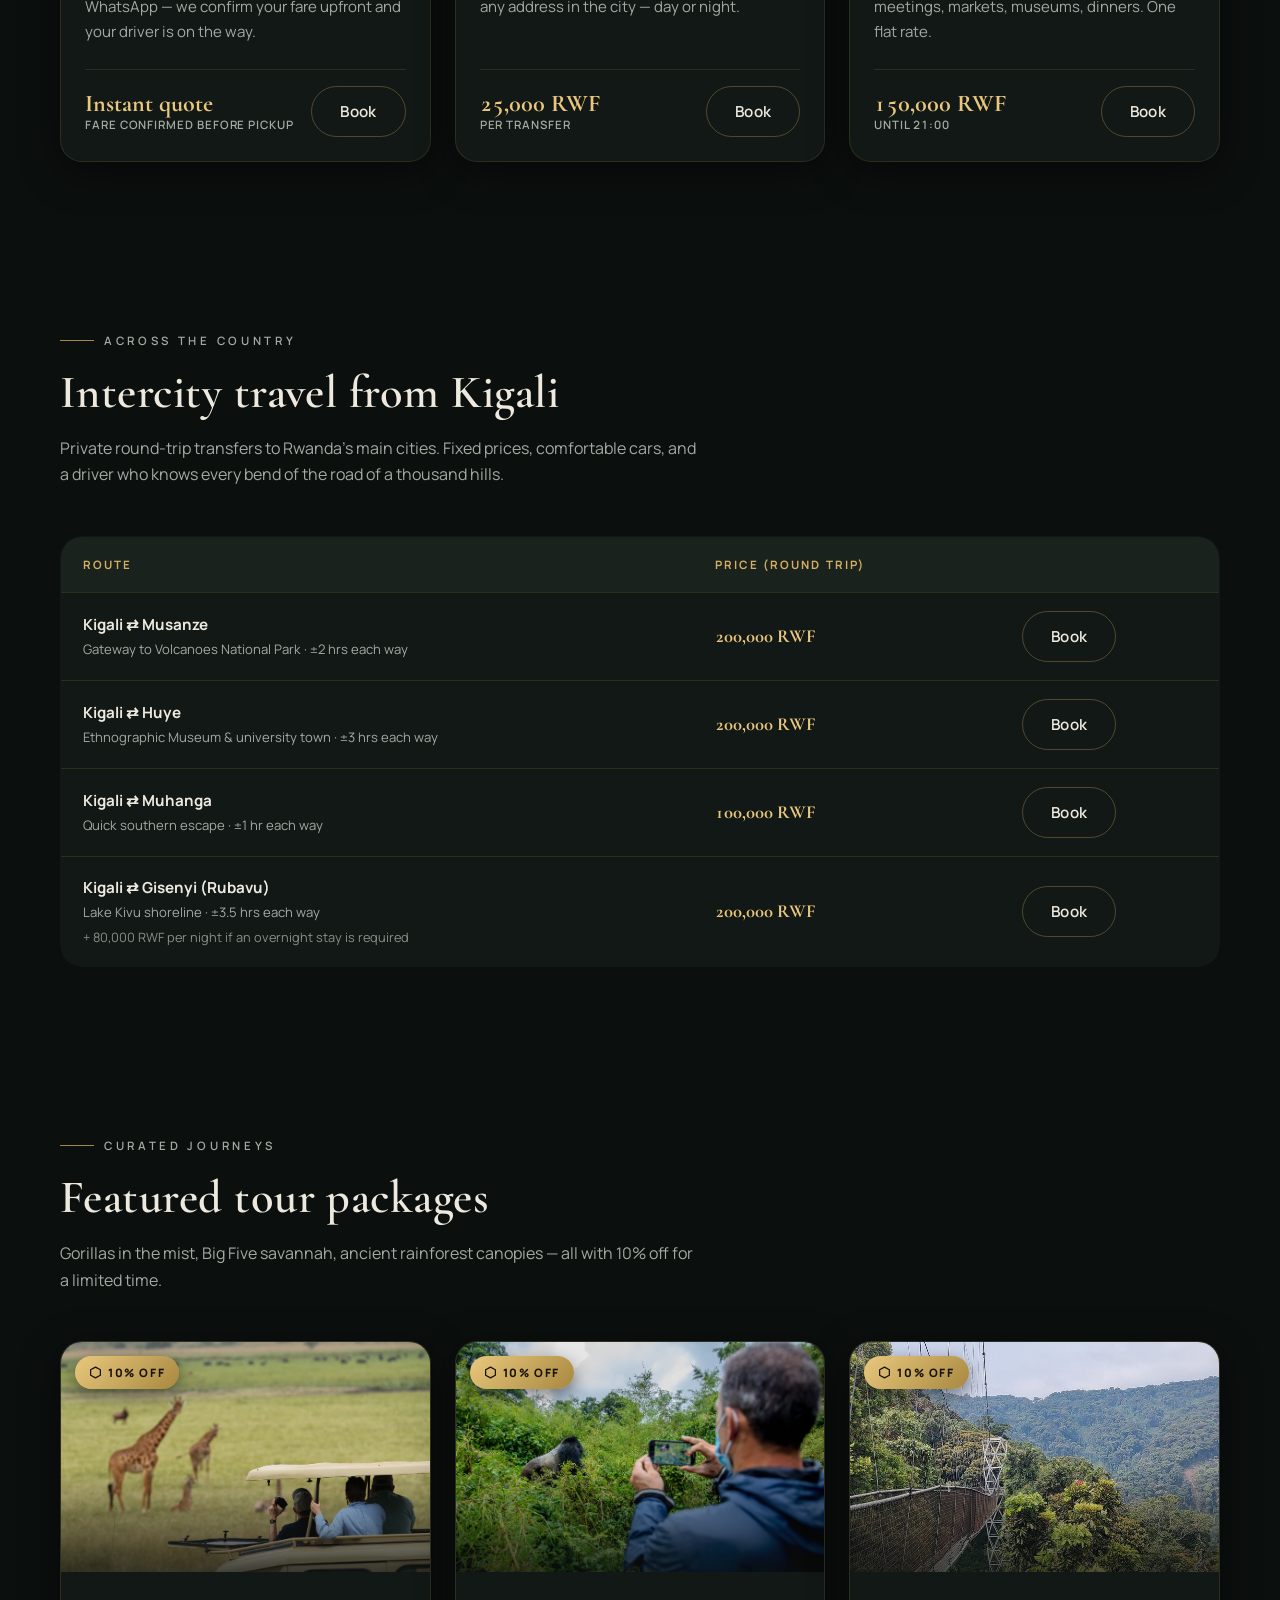
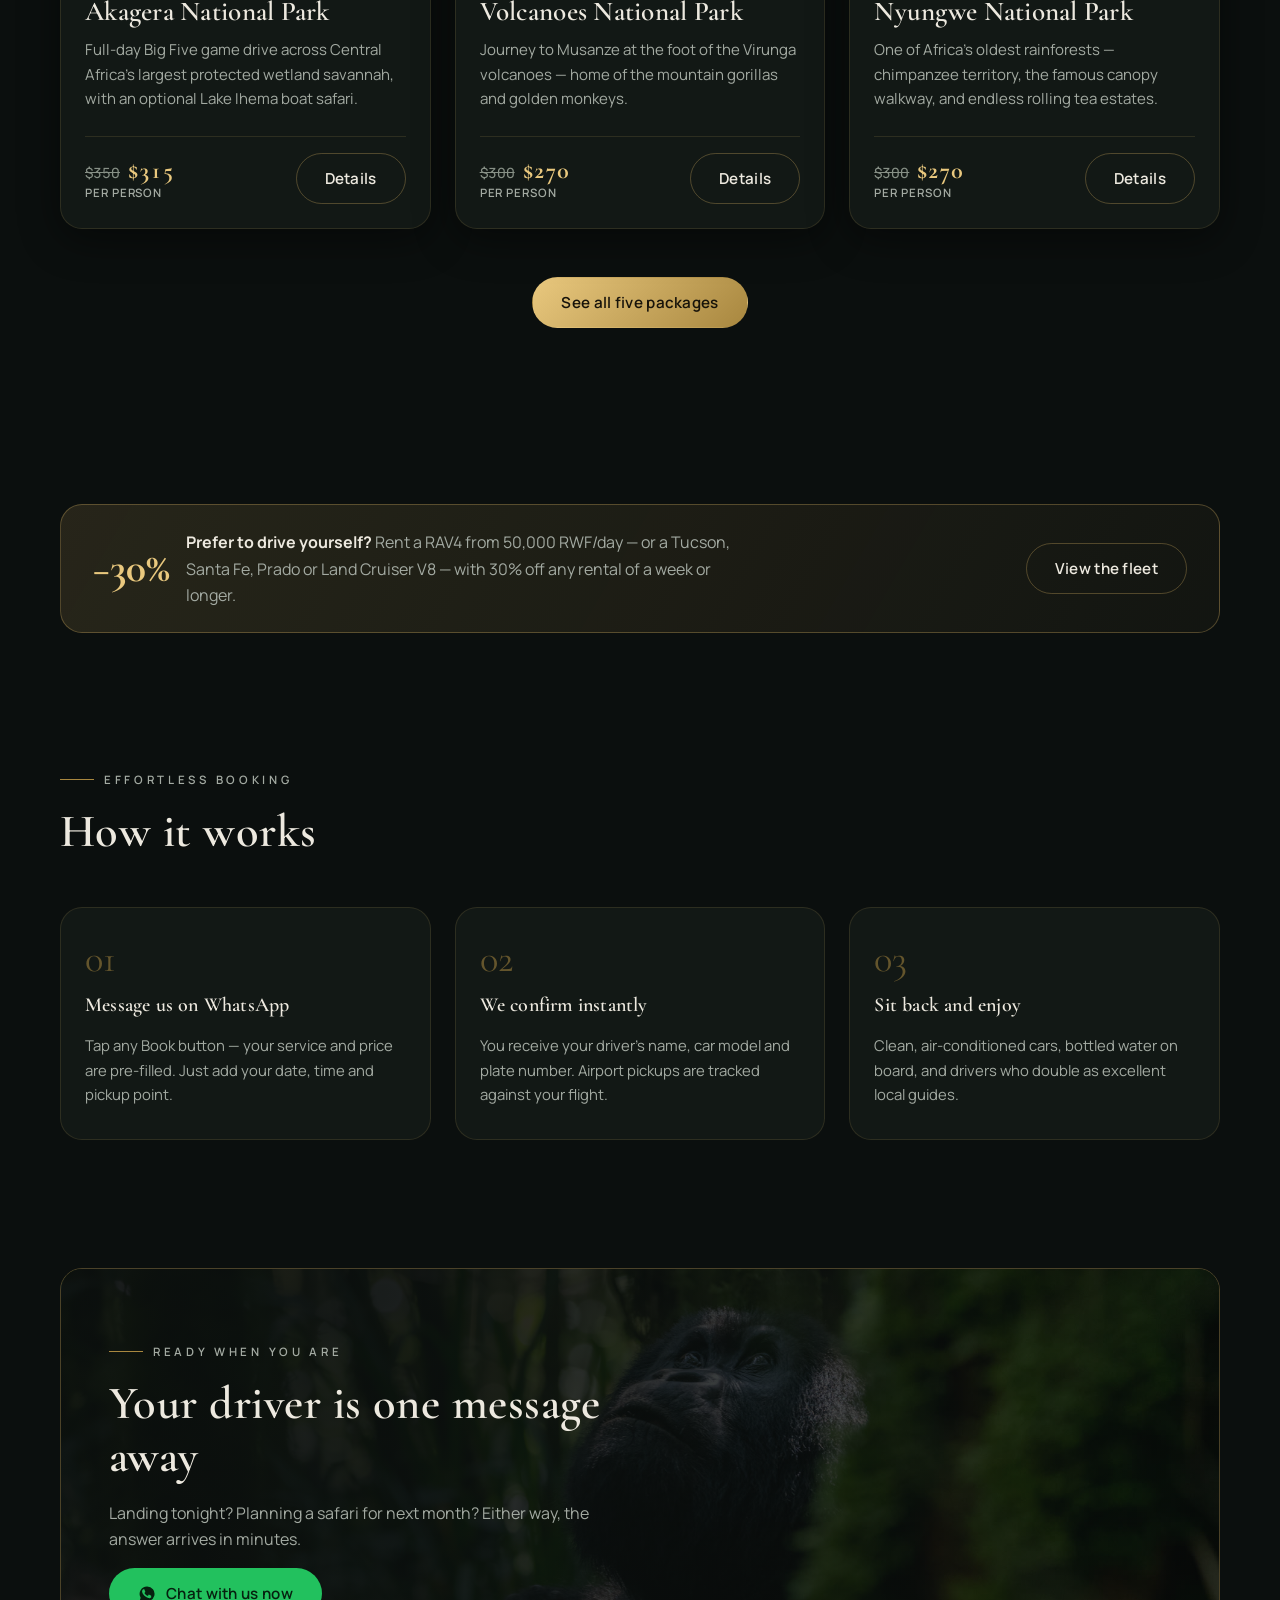
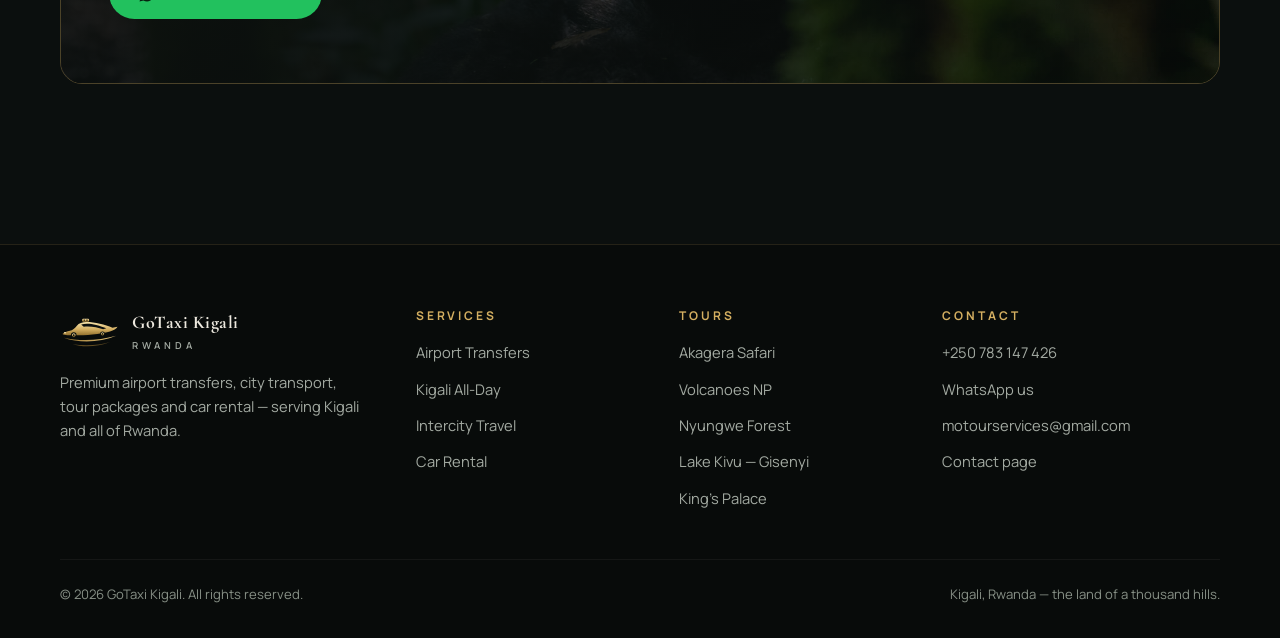
==== commit 2d9eb72e: "Amplify hero scroll effect + cache-bust CSS/JS - Make the cinematic dock far more pronounced: video " ====
--- a/index.html
+++ b/index.html
@@ -1,6 +1,15 @@
 <!DOCTYPE html>
 <html lang="en">
 <head>
+  <!-- Google tag (gtag.js) -->
+  <script async src="https://www.googletagmanager.com/gtag/js?id=AW-18301209032"></script>
+  <script>
+    window.dataLayer = window.dataLayer || [];
+    function gtag(){dataLayer.push(arguments);}
+    gtag('js', new Date());
+    gtag('config', 'AW-18301209032');
+  </script>
+
   <meta charset="UTF-8" />
   <meta name="viewport" content="width=device-width, initial-scale=1" />
 
@@ -41,7 +50,7 @@
   <link rel="preconnect" href="https://fonts.gstatic.com" crossorigin />
   <link href="https://fonts.googleapis.com/css2?family=Cormorant+Garamond:ital,wght@0,600;0,700;1,600&family=Manrope:wght@400;500;600;700;800&display=swap" rel="stylesheet" />
 
-  <link rel="stylesheet" href="css/style.css" />
+  <link rel="stylesheet" href="css/style.css?v=2" />
 
   <!-- Structured data: local taxi business (helps Google local results & click-to-call) -->
   <script type="application/ld+json">
@@ -441,6 +450,6 @@
     <svg viewBox="0 0 24 24" fill="currentColor" aria-hidden="true"><path d="M12.04 2a9.9 9.9 0 0 0-8.5 14.9L2 22l5.25-1.5A9.9 9.9 0 1 0 12.04 2Zm5.8 14.1c-.25.7-1.45 1.35-2 1.4-.55.1-1.2.15-1.95-.1-.45-.15-1.05-.35-1.8-.65-3.15-1.35-5.2-4.55-5.35-4.75-.15-.2-1.3-1.7-1.3-3.25s.8-2.3 1.1-2.6c.3-.3.65-.4.85-.4h.6c.2 0 .45-.05.7.55.25.65.9 2.2.95 2.35.1.15.1.35 0 .55-.1.2-.15.35-.3.5l-.45.55c-.15.15-.3.3-.15.6.15.3.75 1.25 1.6 2 1.1 1 2 1.3 2.3 1.45.3.15.5.1.65-.1.2-.2.75-.85.95-1.15.2-.3.4-.25.65-.15.3.1 1.8.85 2.1 1 .3.15.5.25.6.35.05.15.05.7-.15 1.4Z"/></svg>
   </a>
 
-  <script src="js/main.js"></script>
+  <script src="js/main.js?v=2"></script>
 </body>
 </html>
--- a/css/style.css
+++ b/css/style.css
@@ -431,6 +431,22 @@
 @media (prefers-reduced-motion: reduce) {
   .hero-content > * { animation: none; opacity: 1; }
 }
+
+/* Cinematic scroll: the video docks into a framed, rounded, gold-edged panel.
+   Scoped to the homepage video hero; transforms are driven from main.js. */
+.hero .hero-media {
+  box-sizing: border-box;
+  overflow: hidden;
+  border: 2.5px solid transparent;
+  transform-origin: center center;
+  will-change: transform;
+  backface-visibility: hidden;
+}
+.hero .hero-content { will-change: transform, opacity; }
+@media (prefers-reduced-motion: reduce) {
+  .hero .hero-media { will-change: auto; }
+  .hero .hero-content { will-change: auto; }
+}
 .hero-content h1 span { color: var(--gold-bright); font-style: italic; }
 .hero-lede {
   font-size: 1.12rem;
